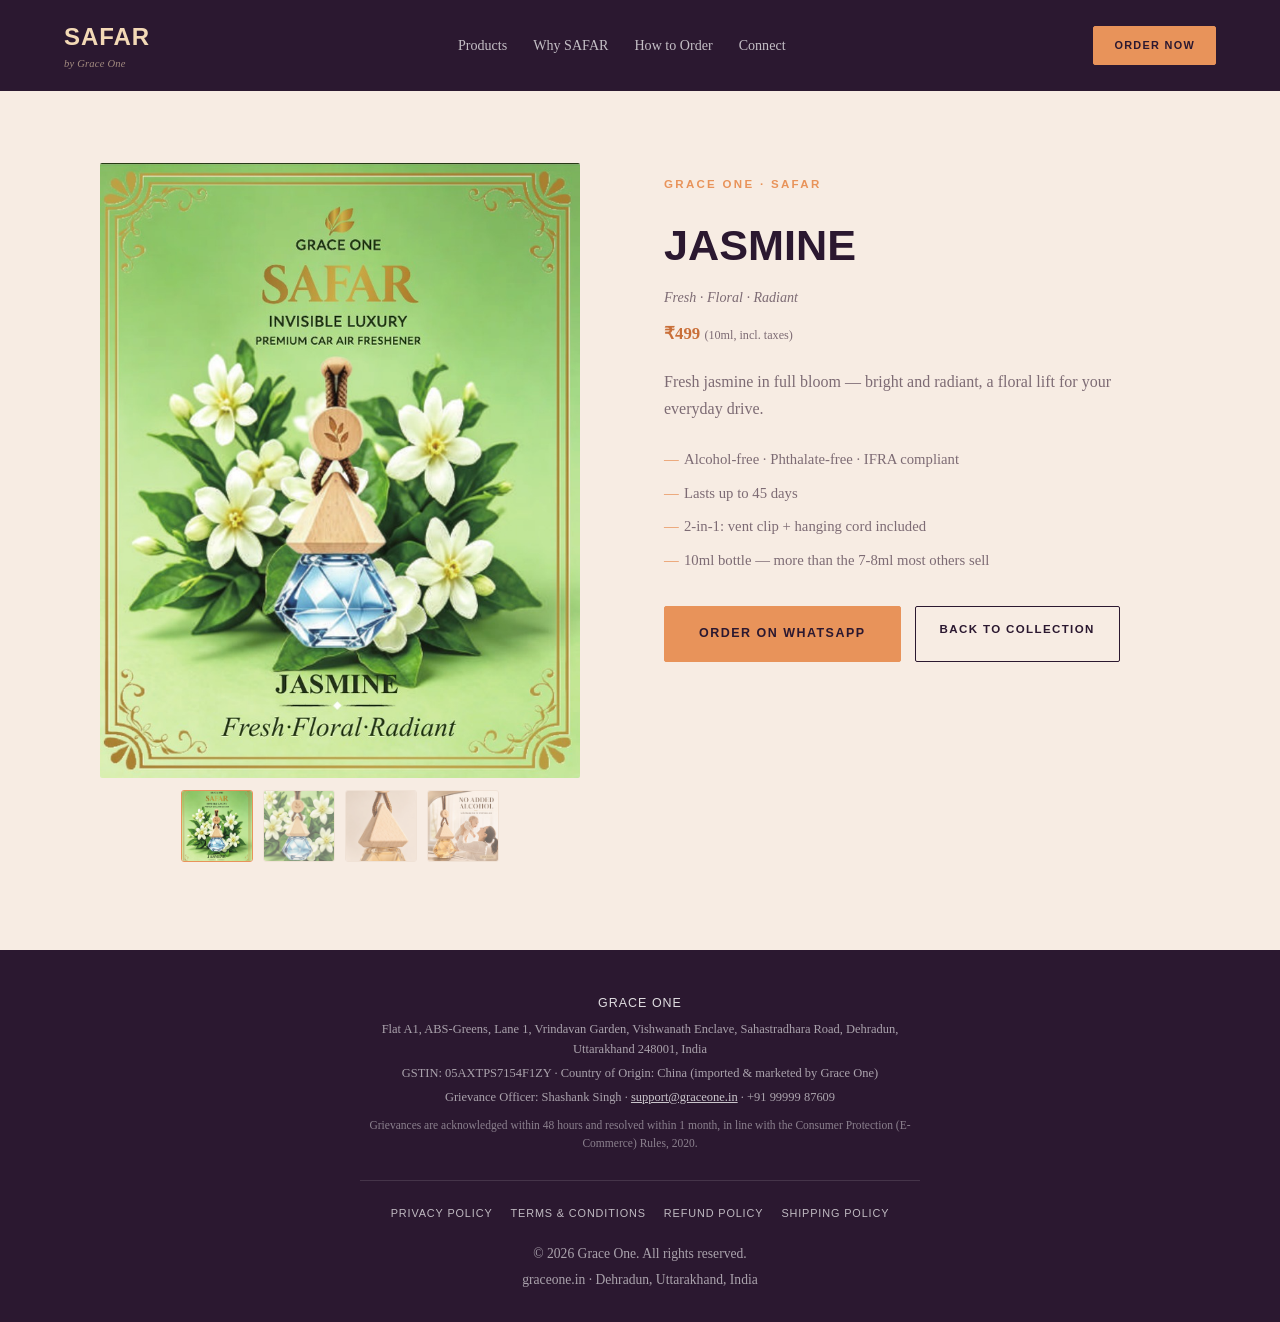
==== jasmine.html @ ef302280 "Revert "Standardize Musk to amber and Jasmine to green" This reverts commit 1919da801d8f0c2559dc32cc" ====
<!DOCTYPE html>
<html lang="en">
<head>
<meta charset="UTF-8" />
<meta name="viewport" content="width=device-width, initial-scale=1.0" />
<title>SAFAR — Jasmine | Grace One</title>
<meta name="description" content="SAFAR Jasmine — Fresh · Floral · Radiant. Premium hanging car diffuser by Grace One. Alcohol-free, IFRA compliant, lasts up to 45 days." />

<meta property="og:title" content="SAFAR — Jasmine | Grace One" />
<meta property="og:description" content="SAFAR Jasmine — Fresh · Floral · Radiant. Order directly on WhatsApp." />
<meta property="og:type" content="product" />
<meta name="twitter:card" content="summary_large_image" />

<link rel="icon" type="image/svg+xml" href="[data-uri]" />
<link rel="stylesheet" href="styles.css" />
</head>
<body>

<header class="nav">
  <div class="container nav-inner">
    <a class="brand" href="index.html">SAFAR <span class="brand-sub">by Grace One</span></a>
    <nav class="nav-links">
      <a href="index.html#products">Products</a>
      <a href="index.html#why">Why SAFAR</a>
      <a href="index.html#order">How to Order</a>
      <a href="index.html#connect">Connect</a>
    </nav>
    <a class="btn btn-small" href="index.html#order">Order Now</a>
  </div>
</header>

<main>
  <section class="section product-page">
    <div class="container product-page-grid">
      <div class="product-gallery product-gallery--large">
                  <div class="gallery-main">
                    <img class="gallery-main-img" src="assets/product-jasmine.jpg" alt="SAFAR Jasmine hanging car diffuser" loading="lazy" />
                    <div class="gallery-zoom-pane"></div>
                  </div>
                  <div class="gallery-thumbs">
                    <img class="gallery-thumb active" src="assets/product-jasmine.jpg" data-full="assets/product-jasmine.jpg" alt="Jasmine packaging" />
                    <img class="gallery-thumb" src="assets/product-jasmine-detail.jpg" data-full="assets/product-jasmine-detail.jpg" alt="Jasmine bottle detail" />
                    <img class="gallery-thumb" src="assets/product-jasmine-studio.jpg" data-full="assets/product-jasmine-studio.jpg" alt="Jasmine studio shot" />
                    <img class="gallery-thumb" src="assets/product-trust-no-alcohol.jpg" data-full="assets/product-trust-no-alcohol.jpg" alt="Alcohol-free, mild fragrance, MSDS available" />
                  </div>
                </div>
      <div class="product-page-info">
        <p class="eyebrow">Grace One · SAFAR</p>
        <h1>Jasmine</h1>
        <p class="scent">Fresh · Floral · Radiant</p>
        <p class="price">₹499 <span class="price-note">(10ml, incl. taxes)</span></p>
        <p class="product-page-desc">Fresh jasmine in full bloom — bright and radiant, a floral lift for your everyday drive.</p>
        <ul class="product-page-facts">
          <li>Alcohol-free · Phthalate-free · IFRA compliant</li>
          <li>Lasts up to 45 days</li>
          <li>2-in-1: vent clip + hanging cord included</li>
          <li>10ml bottle — more than the 7-8ml most others sell</li>
        </ul>
        <div class="hero-actions">
          <a class="btn btn-primary btn-large" href="https://wa.me/919999987609?text=Hi%20Grace%20One!%20I%27d%20like%20to%20order%20SAFAR%20Jasmine." target="_blank" rel="noopener">Order on WhatsApp</a>
          <a class="btn btn-outline" href="index.html#products">Back to Collection</a>
        </div>
      </div>
    </div>
  </section>
</main>

<footer class="footer">
  <div class="container footer-inner">
    <div class="footer-legal">
      <p class="footer-legal-name">GRACE ONE</p>
      <p>Flat A1, ABS-Greens, Lane 1, Vrindavan Garden, Vishwanath Enclave, Sahastradhara Road, Dehradun, Uttarakhand 248001, India</p>
      <p>GSTIN: 05AXTPS7154F1ZY &middot; Country of Origin: China (imported &amp; marketed by Grace One)</p>
      <p>Grievance Officer: Shashank Singh &middot; <a href="mailto:support@graceone.in">support@graceone.in</a> &middot; +91 99999 87609</p>
      <p class="footer-legal-note">Grievances are acknowledged within 48 hours and resolved within 1 month, in line with the Consumer Protection (E-Commerce) Rules, 2020.</p>
    </div>
    <nav class="footer-links">
      <a href="privacy-policy.html">Privacy Policy</a>
      <a href="terms.html">Terms &amp; Conditions</a>
      <a href="refund-policy.html">Refund Policy</a>
      <a href="shipping-policy.html">Shipping Policy</a>
    </nav>
    <p>&copy; <span id="year"></span> Grace One. All rights reserved.</p>
    <p class="footer-sub">graceone.in &middot; Dehradun, Uttarakhand, India</p>
  </div>
</footer>

<script src="script.js"></script>
</body>
</html>
---- styles.css ----
:root {
  --dusk-1: #2b1830;
  --dusk-2: #4a2438;
  --dusk-3: #6e3a3a;
  --ember: #e8935a;
  --ember-dark: #c96f39;
  --cream: #f7ece3;
  --cream-alt: #f2e0d2;
  --ink: #2b1830;
  --ink-soft: #7d6b74;
  --card-bg: #ffffff;
  --border: #ecdccf;
  --radius: 2px;
  --max-width: 1200px;
  --display: "Arial Narrow", "Helvetica Neue Condensed Bold", Arial, sans-serif;
  --body-font: Cambria, Georgia, "Times New Roman", serif;
}

* { box-sizing: border-box; }

html { scroll-behavior: smooth; }

body {
  margin: 0;
  font-family: var(--body-font);
  background: var(--cream);
  color: var(--ink);
  line-height: 1.6;
}

.container {
  max-width: var(--max-width);
  margin: 0 auto;
  padding: 0 24px;
}

/* Nav */
.nav {
  position: sticky;
  top: 0;
  background: var(--dusk-1);
  z-index: 10;
}

.nav-inner {
  display: flex;
  align-items: center;
  justify-content: space-between;
  padding-top: 18px;
  padding-bottom: 18px;
}

.brand {
  font-family: var(--display);
  font-weight: 700;
  font-size: 1.5rem;
  letter-spacing: 0.04em;
  text-transform: uppercase;
  color: #f3d9b6;
  text-decoration: none;
}

.brand-sub {
  display: block;
  font-family: var(--body-font);
  font-style: italic;
  font-weight: 400;
  font-size: 0.66rem;
  letter-spacing: 0.02em;
  color: rgba(243, 217, 182, 0.6);
  text-transform: none;
}

.nav-links {
  display: none;
  gap: 26px;
  font-family: var(--body-font);
}

.nav-links a {
  color: rgba(255, 255, 255, 0.72);
  text-decoration: none;
  font-size: 0.88rem;
}

.nav-links a:hover { color: var(--ember); }

@media (min-width: 720px) {
  .nav-links { display: flex; }
}

/* Buttons */
.btn {
  display: inline-block;
  font-family: var(--display);
  padding: 13px 24px;
  border-radius: var(--radius);
  text-decoration: none;
  font-weight: 700;
  font-size: 0.72rem;
  letter-spacing: 0.12em;
  text-transform: uppercase;
  transition: all 0.2s ease;
  border: 1px solid transparent;
}

.btn-primary {
  background: var(--ember);
  color: var(--dusk-1);
  border-color: var(--ember);
}

.btn-primary:hover { background: var(--ember-dark); border-color: var(--ember-dark); }

.btn-outline {
  background: transparent;
  border-color: rgba(255, 255, 255, 0.5);
  color: #fff;
}

.btn-outline:hover { border-color: var(--ember); color: var(--ember); }

.section .btn-outline {
  border-color: var(--ink);
  color: var(--ink);
}

.section .btn-outline:hover { border-color: var(--ember-dark); color: var(--ember-dark); }

.nav .btn:not(.btn-outline) {
  background: var(--ember);
  border-color: var(--ember);
  color: var(--dusk-1);
  padding: 10px 20px;
}

.nav .btn:not(.btn-outline):hover { background: var(--ember-dark); border-color: var(--ember-dark); }

.btn-small { padding: 10px 18px; font-size: 0.68rem; }
.btn-large { padding: 17px 34px; font-size: 0.78rem; }

/* Hero */
.hero {
  position: relative;
  padding: 76px 0 0;
  background: linear-gradient(175deg, var(--dusk-1), var(--dusk-2) 55%, var(--dusk-3));
  color: #fff;
  overflow: hidden;
}

.hero-inner {
  text-align: left;
}

.eyebrow {
  font-family: var(--display);
  text-transform: uppercase;
  letter-spacing: 0.2em;
  font-size: 0.72rem;
  color: var(--ember);
  font-weight: 700;
  margin-bottom: 18px;
}

.hero h1 {
  font-family: var(--display);
  font-weight: 700;
  text-transform: uppercase;
  font-size: clamp(2.2rem, 5.5vw, 3.4rem);
  max-width: 640px;
  margin: 0 0 20px;
  line-height: 1.08;
  color: #fff;
}

.hero-sub {
  max-width: 420px;
  margin: 0 0 30px;
  color: rgba(255, 255, 255, 0.75);
  font-size: 1.02rem;
  font-weight: 300;
}

.hero-actions {
  display: flex;
  gap: 14px;
  flex-wrap: wrap;
  padding-bottom: 56px;
}

.road {
  display: block;
  width: 100%;
  height: 60px;
}

/* Sections */
.section { padding: 72px 0; }
.section-alt { background: var(--cream-alt); }

.section h2 {
  font-family: var(--display);
  font-weight: 700;
  text-transform: uppercase;
  letter-spacing: 0.02em;
  font-size: 1.9rem;
  color: var(--ink);
  margin: 0 0 10px;
  text-align: center;
}

.section h2::after {
  content: "";
  display: block;
  width: 44px;
  height: 2px;
  background: var(--ember);
  margin: 16px auto 0;
}

.section-sub {
  text-align: center;
  color: var(--ink-soft);
  margin-bottom: 46px;
  font-size: 0.95rem;
}

.grid {
  display: grid;
  grid-template-columns: repeat(auto-fit, minmax(260px, 1fr));
  gap: 26px;
}

.grid-3 { grid-template-columns: repeat(auto-fit, minmax(200px, 1fr)); }

@media (min-width: 1180px) {
  .grid:not(.grid-3) > .card:last-child {
    grid-column: 1 / -1;
    justify-self: center;
    width: 100%;
    max-width: 320px;
  }
}

/* Product cards */
.card {
  background: var(--card-bg);
  border: 1px solid var(--border);
  border-top: 3px solid var(--border);
  border-radius: var(--radius);
  padding: 30px 26px;
  text-align: center;
  transition: transform 0.2s ease, box-shadow 0.2s ease;
}

.card:hover {
  transform: translateY(-3px);
  box-shadow: 0 10px 26px rgba(43, 24, 48, 0.12);
}

.card {
  position: relative;
}

.card:hover {
  z-index: 5;
}

.product-gallery {
  margin-bottom: 16px;
}

.gallery-main {
  position: relative;
  max-width: 220px;
  margin: 0 auto;
  cursor: crosshair;
}

.gallery-main-img {
  display: block;
  width: 100%;
  height: auto;
  border-radius: var(--radius);
}

.gallery-zoom-pane {
  display: none;
  position: absolute;
  top: 0;
  left: calc(100% + 14px);
  width: 320px;
  height: 100%;
  min-height: 320px;
  background-repeat: no-repeat;
  background-color: #fff;
  border: 1px solid var(--border);
  border-radius: var(--radius);
  box-shadow: 0 14px 34px rgba(43, 24, 48, 0.22);
  z-index: 10;
  pointer-events: none;
}

.gallery-main.zoom-active .gallery-zoom-pane {
  display: block;
}

.gallery-thumbs {
  display: flex;
  gap: 10px;
  justify-content: center;
  margin-top: 12px;
  flex-wrap: wrap;
}

.gallery-thumb {
  width: 52px;
  height: 52px;
  object-fit: cover;
  border-radius: 3px;
  border: 1px solid var(--border);
  cursor: pointer;
  opacity: 0.6;
  transition: opacity 0.15s ease, border-color 0.15s ease;
}

.gallery-thumb:hover { opacity: 0.9; }

.gallery-thumb.active {
  opacity: 1;
  border-color: var(--ember);
}

.card h3 {
  font-family: var(--display);
  text-transform: uppercase;
  letter-spacing: 0.02em;
  margin: 0 0 4px;
  font-size: 1.05rem;
  color: var(--ink);
}

.gallery-main-link {
  display: block;
}

.card-title-link {
  color: inherit;
  text-decoration: none;
}

.card-title-link:hover {
  color: var(--ember-dark);
  text-decoration: underline;
}

.scent {
  color: var(--ink-soft);
  font-style: italic;
  font-size: 0.88rem;
  margin: 0 0 12px;
}

.price { font-weight: 700; color: var(--ember-dark); margin: 0 0 16px; font-size: 1.05rem; }
.price-note { font-weight: 400; color: var(--ink-soft); font-size: 0.76rem; }

.card--musk { border-top-color: #0e1f2b; }
.card--lavender { border-top-color: #8b7bb8; }
.card--sandalwood { border-top-color: #a67c4e; }
.card--vanilla { border-top-color: #d9b25c; }
.card--jasmine { border-top-color: #7a9a68; }

/* Features */
.feature {
  text-align: center;
  padding: 14px 12px;
}

.feature-icon {
  width: 54px;
  height: 54px;
  line-height: 54px;
  border-radius: 50%;
  background: var(--cream);
  border: 1px solid var(--ember);
  font-size: 1.4rem;
  margin: 0 auto 14px;
}

.feature h3 {
  font-family: var(--display);
  text-transform: uppercase;
  letter-spacing: 0.01em;
  margin: 0 0 6px;
  font-size: 1rem;
  color: var(--ink);
}

.feature p { color: var(--ink-soft); font-size: 0.92rem; margin: 0; }

/* Steps */
.step {
  text-align: center;
  padding: 12px;
}

.step-num {
  width: 36px;
  height: 36px;
  line-height: 36px;
  border-radius: 50%;
  background: var(--ember);
  color: var(--dusk-1);
  font-family: var(--display);
  font-weight: 700;
  margin: 0 auto 14px;
}

.step h3 {
  font-family: var(--display);
  text-transform: uppercase;
  margin: 0 0 6px;
  font-size: 1rem;
  color: var(--ink);
}

.step p { color: var(--ink-soft); font-size: 0.92rem; margin: 0; }

.cta-block {
  text-align: center;
  margin-top: 44px;
}

.note {
  text-align: center;
  color: #a4948d;
  font-size: 0.82rem;
  margin-top: 16px;
}

/* Connect */
.connect { text-align: center; }

.qr-block {
  margin-top: 40px;
  padding-top: 32px;
  border-top: 1px solid var(--border);
  display: inline-flex;
  flex-direction: column;
  align-items: center;
  gap: 10px;
}

.qr-block img {
  border: 1px solid var(--border);
  padding: 10px;
  background: #fff;
  border-radius: var(--radius);
}

.qr-caption {
  font-family: var(--display);
  text-transform: uppercase;
  letter-spacing: 0.1em;
  font-size: 0.7rem;
  color: var(--ink-soft);
  margin: 0;
}

.social-links {
  display: flex;
  gap: 14px;
  justify-content: center;
  flex-wrap: wrap;
}

.social-btn {
  padding: 14px 28px;
  border-radius: var(--radius);
  background: var(--card-bg);
  border: 1px solid var(--border);
  color: var(--ink);
  text-decoration: none;
  font-family: var(--display);
  font-weight: 700;
  font-size: 0.72rem;
  letter-spacing: 0.1em;
  text-transform: uppercase;
  min-width: 150px;
}

.social-btn:hover {
  border-color: var(--ember);
  color: var(--ember-dark);
}

/* Footer */
.footer {
  background: var(--dusk-1);
  padding: 40px 0 28px;
  text-align: center;
  color: rgba(255, 255, 255, 0.6);
  font-size: 0.85rem;
}

.footer-inner p { margin: 4px 0; }

.footer-legal {
  max-width: 560px;
  margin: 0 auto 24px;
  padding-bottom: 24px;
  border-bottom: 1px solid rgba(255, 255, 255, 0.12);
  font-size: 0.78rem;
  line-height: 1.6;
}

.footer-legal-name {
  font-family: var(--display);
  letter-spacing: 0.08em;
  color: rgba(255, 255, 255, 0.85);
  margin-bottom: 6px !important;
}

.footer-legal a {
  color: rgba(255, 255, 255, 0.75);
}

.footer-legal-note {
  color: rgba(255, 255, 255, 0.45);
  font-size: 0.72rem;
  margin-top: 8px !important;
}

.footer-links {
  display: flex;
  flex-wrap: wrap;
  justify-content: center;
  gap: 8px 18px;
  margin: 0 auto 20px;
  font-family: var(--display);
  font-size: 0.68rem;
  letter-spacing: 0.08em;
  text-transform: uppercase;
}

.footer-links a {
  color: rgba(255, 255, 255, 0.7);
  text-decoration: none;
}

.footer-links a:hover {
  color: var(--ember);
}

/* Product detail pages */
.product-page-grid {
  display: grid;
  grid-template-columns: 1fr 1fr;
  gap: 48px;
  align-items: start;
}

@media (max-width: 720px) {
  .product-page-grid {
    grid-template-columns: 1fr;
  }
}

.product-gallery--large .gallery-main {
  max-width: 480px;
}

.product-gallery--large .gallery-thumb {
  width: 72px;
  height: 72px;
}

.product-gallery--large .gallery-zoom-pane {
  width: 380px;
  min-height: 380px;
}

.product-page-info h1 {
  font-family: var(--display);
  font-weight: 700;
  text-transform: uppercase;
  font-size: clamp(2rem, 4vw, 2.7rem);
  color: var(--ink);
  margin: 0 0 6px;
}

.product-page-desc {
  color: var(--ink-soft);
  font-size: 1rem;
  line-height: 1.7;
  max-width: 480px;
  margin: 20px 0 26px;
}

.product-page-facts {
  list-style: none;
  padding: 0;
  margin: 0 0 34px;
  display: flex;
  flex-direction: column;
  gap: 10px;
}

.product-page-facts li {
  position: relative;
  padding-left: 20px;
  color: var(--ink-soft);
  font-size: 0.92rem;
}

.product-page-facts li::before {
  content: "—";
  position: absolute;
  left: 0;
  color: var(--ember);
}

/* Legal pages */
.legal-page {
  padding-top: 56px;
}

.legal-content {
  max-width: 720px;
  margin: 0 auto;
}

.legal-content .eyebrow {
  color: var(--ember-dark);
}

.legal-content h1 {
  font-family: var(--display);
  font-weight: 700;
  text-transform: uppercase;
  font-size: clamp(1.8rem, 4vw, 2.4rem);
  color: var(--ink);
  margin: 0 0 8px;
}

.legal-updated {
  color: var(--ink-soft);
  font-size: 0.85rem;
  margin: 0 0 40px;
}

.legal-content h2 {
  font-family: var(--display);
  font-weight: 700;
  text-transform: uppercase;
  letter-spacing: 0.01em;
  font-size: 1.15rem;
  color: var(--ink);
  margin: 36px 0 12px;
}

.legal-content p,
.legal-content li {
  color: var(--ink-soft);
  font-size: 0.96rem;
  line-height: 1.75;
  margin: 0 0 14px;
}

.legal-content ul,
.legal-content ol {
  margin: 0 0 14px;
  padding-left: 22px;
}

.legal-content strong {
  color: var(--ink);
}

.legal-content a {
  color: var(--ember-dark);
}

.legal-content .legal-box {
  background: var(--card-bg);
  border: 1px solid var(--border);
  border-radius: var(--radius);
  padding: 22px 24px;
  margin: 24px 0;
}

.legal-content .legal-box p:last-child {
  margin-bottom: 0;
}
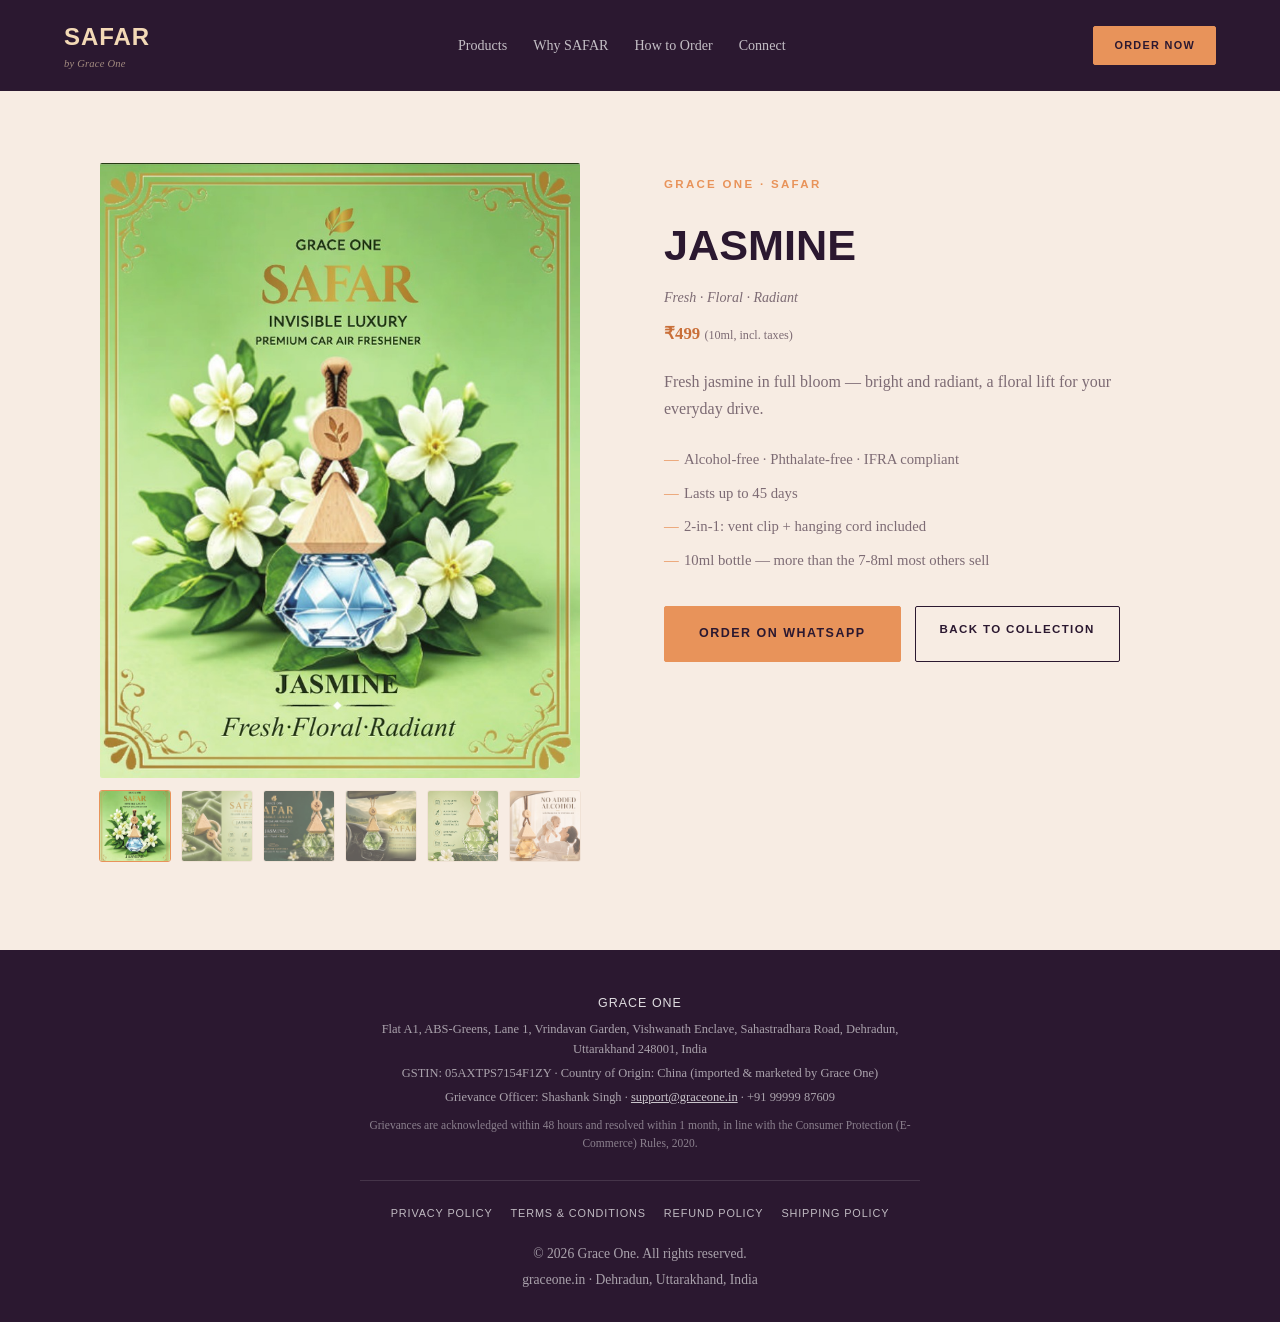
==== commit ff27b5bd: "Keep Jasmine cover, upgrade rest of gallery with new photography Cover thumbnail (blue bottle) stays" ====
--- a/jasmine.html
+++ b/jasmine.html
@@ -39,8 +39,10 @@
                   </div>
                   <div class="gallery-thumbs">
                     <img class="gallery-thumb active" src="assets/product-jasmine.jpg" data-full="assets/product-jasmine.jpg" alt="Jasmine packaging" />
-                    <img class="gallery-thumb" src="assets/product-jasmine-detail.jpg" data-full="assets/product-jasmine-detail.jpg" alt="Jasmine bottle detail" />
-                    <img class="gallery-thumb" src="assets/product-jasmine-studio.jpg" data-full="assets/product-jasmine-studio.jpg" alt="Jasmine studio shot" />
+                    <img class="gallery-thumb" src="assets/product-jasmine-green-closeup.jpg" data-full="assets/product-jasmine-green-closeup.jpg" alt="Jasmine bottle with jasmine flowers" />
+                    <img class="gallery-thumb" src="assets/product-jasmine-green-hero.jpg" data-full="assets/product-jasmine-green-hero.jpg" alt="Jasmine bottle with jasmine bush" />
+                    <img class="gallery-thumb" src="assets/product-jasmine-green-sunset.jpg" data-full="assets/product-jasmine-green-sunset.jpg" alt="Jasmine in the car at sunset" />
+                    <img class="gallery-thumb" src="assets/product-jasmine-green-features.jpg" data-full="assets/product-jasmine-green-features.jpg" alt="SAFAR Jasmine features: lasts up to 45 days, alcohol-free, IFRA compliant" />
                     <img class="gallery-thumb" src="assets/product-trust-no-alcohol.jpg" data-full="assets/product-trust-no-alcohol.jpg" alt="Alcohol-free, mild fragrance, MSDS available" />
                   </div>
                 </div>
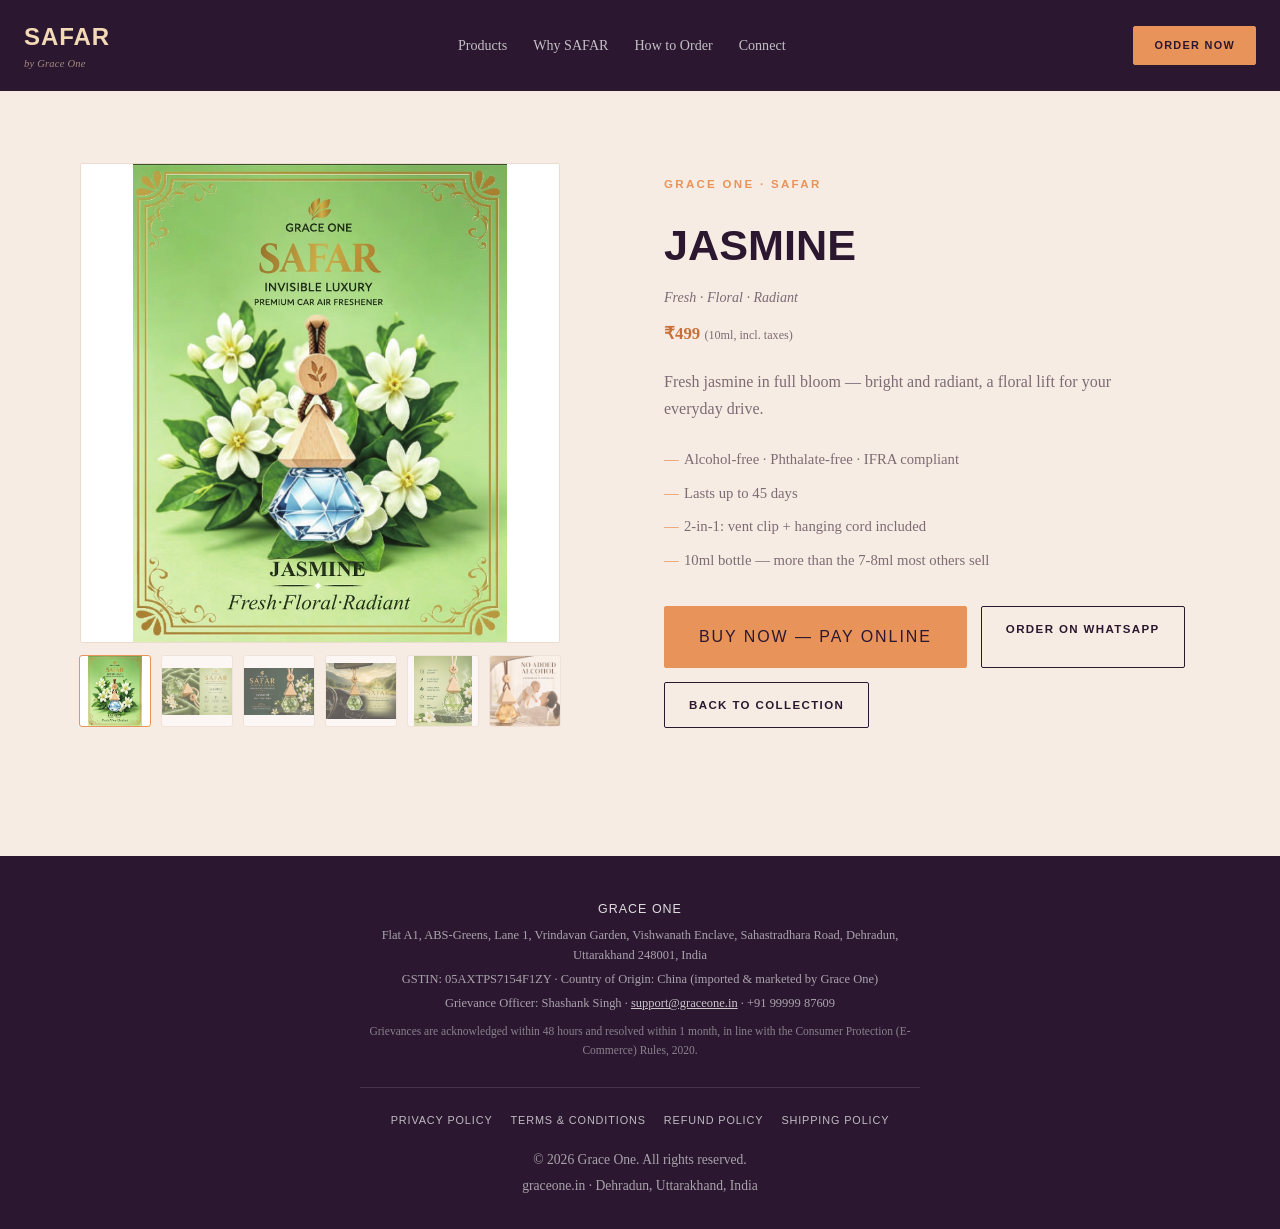
==== commit aa8e8dd5: "Add Razorpay online checkout, WhatsApp kept as fallback Each product page now has a "Buy Now — Pay O" ====
--- a/jasmine.html
+++ b/jasmine.html
@@ -59,9 +59,37 @@
           <li>10ml bottle — more than the 7-8ml most others sell</li>
         </ul>
         <div class="hero-actions">
-          <a class="btn btn-primary btn-large" href="https://wa.me/919999987609?text=Hi%20Grace%20One!%20I%27d%20like%20to%20order%20SAFAR%20Jasmine." target="_blank" rel="noopener">Order on WhatsApp</a>
+          <button type="button" class="btn btn-primary btn-large" data-buy-now data-scent="Jasmine" data-wa-phone="919999987609" aria-expanded="false">Buy Now — Pay Online</button>
+          <a class="btn btn-outline" href="https://wa.me/919999987609?text=Hi%20Grace%20One!%20I%27d%20like%20to%20order%20SAFAR%20Jasmine." target="_blank" rel="noopener">Order on WhatsApp</a>
           <a class="btn btn-outline" href="index.html#products">Back to Collection</a>
         </div>
+
+        <form class="checkout-form" id="checkout-form" hidden>
+          <h3>Shipping Details</h3>
+          <label>Full Name
+            <input type="text" name="name" autocomplete="name" required />
+          </label>
+          <label>Phone Number
+            <input type="tel" name="phone" autocomplete="tel" inputmode="numeric" pattern="[0-9]{10}" placeholder="10-digit mobile number" required />
+          </label>
+          <label>Email (optional)
+            <input type="email" name="email" autocomplete="email" />
+          </label>
+          <label>Full Address
+            <textarea name="address" rows="2" required></textarea>
+          </label>
+          <div class="checkout-form-row">
+            <label>Pincode
+              <input type="text" name="pincode" inputmode="numeric" pattern="[0-9]{6}" required />
+            </label>
+            <label>Quantity
+              <input type="number" name="quantity" min="1" max="10" value="1" required />
+            </label>
+          </div>
+          <button type="submit" class="btn btn-primary">Proceed to Pay</button>
+          <p class="checkout-note">You'll pay securely via Razorpay — cards, UPI, netbanking, wallets and EMI all accepted.</p>
+        </form>
+        <div class="checkout-status" id="checkout-status" hidden></div>
       </div>
     </div>
   </section>
@@ -87,6 +115,7 @@
   </div>
 </footer>
 
+<script src="https://checkout.razorpay.com/v1/checkout.js"></script>
 <script src="script.js"></script>
 </body>
 </html>
--- a/styles.css
+++ b/styles.css
@@ -11,7 +11,7 @@
   --card-bg: #ffffff;
   --border: #ecdccf;
   --radius: 2px;
-  --max-width: 1200px;
+  --max-width: 1340px;
   --display: "Arial Narrow", "Helvetica Neue Condensed Bold", Arial, sans-serif;
   --body-font: Cambria, Georgia, "Times New Roman", serif;
 }
@@ -102,6 +102,20 @@
   text-transform: uppercase;
   transition: all 0.2s ease;
   border: 1px solid transparent;
+  cursor: pointer;
+  appearance: none;
+}
+
+button.btn {
+  font: inherit;
+  font-family: var(--display);
+  letter-spacing: 0.12em;
+  text-transform: uppercase;
+}
+
+.btn:disabled {
+  opacity: 0.6;
+  cursor: not-allowed;
 }
 
 .btn-primary {
@@ -227,19 +241,23 @@
 
 .grid {
   display: grid;
-  grid-template-columns: repeat(auto-fit, minmax(260px, 1fr));
-  gap: 26px;
+  grid-template-columns: repeat(auto-fit, minmax(300px, 1fr));
+  gap: 30px;
 }
 
 .grid-3 { grid-template-columns: repeat(auto-fit, minmax(200px, 1fr)); }
 
-@media (min-width: 1180px) {
-  .grid:not(.grid-3) > .card:last-child {
-    grid-column: 1 / -1;
-    justify-self: center;
-    width: 100%;
-    max-width: 320px;
-  }
+/* Product cards all share one fixed size and a leftover row (e.g. 2 of 5)
+   centers itself instead of sticking to the left under a grid track */
+#products .grid {
+  display: flex;
+  flex-wrap: wrap;
+  justify-content: center;
+}
+
+#products .grid > .card {
+  flex: 0 1 360px;
+  min-width: 300px;
 }
 
 /* Product cards */
@@ -248,7 +266,7 @@
   border: 1px solid var(--border);
   border-top: 3px solid var(--border);
   border-radius: var(--radius);
-  padding: 30px 26px;
+  padding: 36px 32px;
   text-align: center;
   transition: transform 0.2s ease, box-shadow 0.2s ease;
 }
@@ -272,7 +290,7 @@
 
 .gallery-main {
   position: relative;
-  max-width: 220px;
+  max-width: 280px;
   margin: 0 auto;
   cursor: crosshair;
 }
@@ -364,11 +382,11 @@
 .price { font-weight: 700; color: var(--ember-dark); margin: 0 0 16px; font-size: 1.05rem; }
 .price-note { font-weight: 400; color: var(--ink-soft); font-size: 0.76rem; }
 
-.card--musk { border-top-color: #0e1f2b; }
-.card--lavender { border-top-color: #8b7bb8; }
-.card--sandalwood { border-top-color: #a67c4e; }
-.card--vanilla { border-top-color: #d9b25c; }
-.card--jasmine { border-top-color: #7a9a68; }
+.card--musk { border-top-color: #0e1f2b; background: #e8edf2; }
+.card--lavender { border-top-color: #8b7bb8; background: #f1ecf8; }
+.card--sandalwood { border-top-color: #a67c4e; background: #f6ede0; }
+.card--vanilla { border-top-color: #d9b25c; background: #fbf2db; }
+.card--jasmine { border-top-color: #7a9a68; background: #edf4e9; }
 
 /* Features */
 .feature {
@@ -566,13 +584,47 @@
   }
 }
 
+/* Gallery stays put on the left as you scroll the description column,
+   so switching between differently-sized photos never needs a scroll. */
+.product-page-grid .product-gallery--large {
+  position: sticky;
+  top: 90px;
+  align-self: start;
+}
+
+@media (max-width: 720px) {
+  .product-page-grid .product-gallery--large {
+    position: static;
+  }
+}
+
 .product-gallery--large .gallery-main {
   max-width: 480px;
+  height: 480px;
+  background: var(--card-bg);
+  border: 1px solid var(--border);
+  border-radius: var(--radius);
+  overflow: hidden;
+}
+
+.product-gallery--large .gallery-main-img {
+  width: 100%;
+  height: 100%;
+  object-fit: contain;
+  border-radius: 0;
+}
+
+@media (max-width: 720px) {
+  .product-gallery--large .gallery-main {
+    height: 380px;
+  }
 }
 
 .product-gallery--large .gallery-thumb {
   width: 72px;
   height: 72px;
+  object-fit: contain;
+  background: var(--card-bg);
 }
 
 .product-gallery--large .gallery-zoom-pane {
@@ -620,6 +672,98 @@
   color: var(--ember);
 }
 
+/* Buy Now — online checkout */
+.checkout-form {
+  margin: 4px 0 26px;
+  padding: 22px;
+  background: var(--card-bg);
+  border: 1px solid var(--border);
+  border-radius: var(--radius);
+  max-width: 480px;
+}
+
+.checkout-form h3 {
+  font-family: var(--display);
+  text-transform: uppercase;
+  font-size: 0.9rem;
+  letter-spacing: 0.04em;
+  color: var(--ink);
+  margin: 0 0 16px;
+}
+
+.checkout-form label {
+  display: block;
+  font-size: 0.78rem;
+  color: var(--ink-soft);
+  margin-bottom: 14px;
+}
+
+.checkout-form input,
+.checkout-form textarea {
+  display: block;
+  width: 100%;
+  margin-top: 6px;
+  padding: 10px 12px;
+  font-family: var(--body-font);
+  font-size: 0.95rem;
+  color: var(--ink);
+  background: #fff;
+  border: 1px solid var(--border);
+  border-radius: var(--radius);
+}
+
+.checkout-form input:focus,
+.checkout-form textarea:focus {
+  outline: none;
+  border-color: var(--ember);
+}
+
+.checkout-form-row {
+  display: grid;
+  grid-template-columns: 1fr 1fr;
+  gap: 14px;
+}
+
+.checkout-form-row label { margin-bottom: 0; }
+
+.checkout-form button[type="submit"] {
+  width: 100%;
+  margin-top: 4px;
+}
+
+.checkout-note {
+  margin: 12px 0 0;
+  font-size: 0.74rem;
+  color: var(--ink-soft);
+}
+
+.checkout-status {
+  max-width: 480px;
+  margin: -6px 0 26px;
+  padding: 14px 18px;
+  border-radius: var(--radius);
+  font-size: 0.88rem;
+  background: var(--cream-alt);
+  color: var(--ink);
+}
+
+.checkout-status p { margin: 0; }
+
+.checkout-status--error {
+  background: #fbe4e0;
+  color: #8a2e1e;
+}
+
+.checkout-status--loading {
+  color: var(--ink-soft);
+  font-style: italic;
+}
+
+.checkout-status--success a {
+  display: inline-block;
+  margin-top: 12px;
+}
+
 /* Legal pages */
 .legal-page {
   padding-top: 56px;
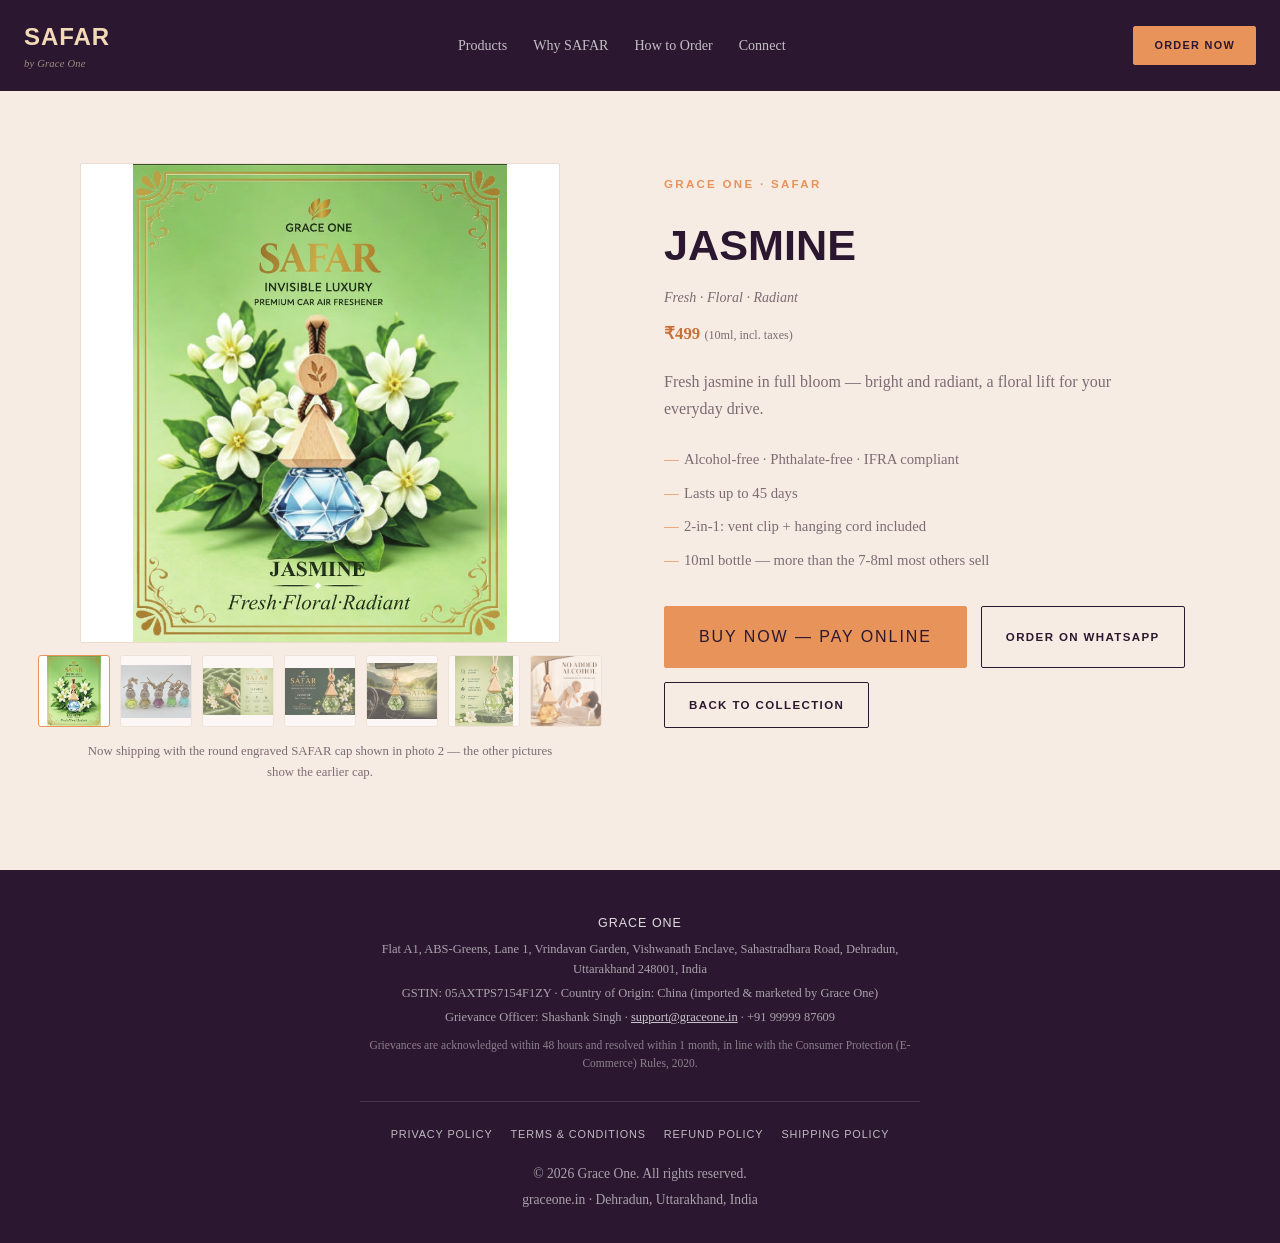
==== commit 20162ae1: "Show the real product with the new cap; fix issues found in site audit Photos: the shipped bottles n" ====
--- a/jasmine.html
+++ b/jasmine.html
@@ -7,12 +7,22 @@
 <meta name="description" content="SAFAR Jasmine — Fresh · Floral · Radiant. Premium hanging car diffuser by Grace One. Alcohol-free, IFRA compliant, lasts up to 45 days." />
 
 <meta property="og:title" content="SAFAR — Jasmine | Grace One" />
-<meta property="og:description" content="SAFAR Jasmine — Fresh · Floral · Radiant. Order directly on WhatsApp." />
+<meta property="og:description" content="SAFAR Jasmine — Fresh · Floral · Radiant. Buy online or order on WhatsApp." />
 <meta property="og:type" content="product" />
+<meta property="og:image" content="https://www.graceone.in/assets/product-jasmine.jpg" />
 <meta name="twitter:card" content="summary_large_image" />
 
 <link rel="icon" type="image/svg+xml" href="[data-uri]" />
 <link rel="stylesheet" href="styles.css" />
+<!-- Google tag (gtag.js) -->
+<script async src="https://www.googletagmanager.com/gtag/js?id=G-F9NRMJYSCK"></script>
+<script>
+  window.dataLayer = window.dataLayer || [];
+  function gtag(){dataLayer.push(arguments);}
+  gtag('js', new Date());
+
+  gtag('config', 'G-F9NRMJYSCK');
+</script>
 </head>
 <body>
 
@@ -39,12 +49,14 @@
                   </div>
                   <div class="gallery-thumbs">
                     <img class="gallery-thumb active" src="assets/product-jasmine.jpg" data-full="assets/product-jasmine.jpg" alt="Jasmine packaging" />
+                    <img class="gallery-thumb" src="assets/product-real-collection.jpg" data-full="assets/product-real-collection.jpg" alt="Actual SAFAR bottles with the new engraved wooden cap" />
                     <img class="gallery-thumb" src="assets/product-jasmine-green-closeup.jpg" data-full="assets/product-jasmine-green-closeup.jpg" alt="Jasmine bottle with jasmine flowers" />
                     <img class="gallery-thumb" src="assets/product-jasmine-green-hero.jpg" data-full="assets/product-jasmine-green-hero.jpg" alt="Jasmine bottle with jasmine bush" />
                     <img class="gallery-thumb" src="assets/product-jasmine-green-sunset.jpg" data-full="assets/product-jasmine-green-sunset.jpg" alt="Jasmine in the car at sunset" />
                     <img class="gallery-thumb" src="assets/product-jasmine-green-features.jpg" data-full="assets/product-jasmine-green-features.jpg" alt="SAFAR Jasmine features: lasts up to 45 days, alcohol-free, IFRA compliant" />
                     <img class="gallery-thumb" src="assets/product-trust-no-alcohol.jpg" data-full="assets/product-trust-no-alcohol.jpg" alt="Alcohol-free, mild fragrance, MSDS available" />
                   </div>
+                  <p class="gallery-note">Now shipping with the round engraved SAFAR cap shown in photo 2 — the other pictures show the earlier cap.</p>
                 </div>
       <div class="product-page-info">
         <p class="eyebrow">Grace One · SAFAR</p>
--- a/styles.css
+++ b/styles.css
@@ -164,6 +164,39 @@
 
 .hero-inner {
   text-align: left;
+  display: grid;
+  gap: 36px;
+  padding-bottom: 56px;
+}
+
+@media (min-width: 900px) {
+  .hero-inner {
+    grid-template-columns: minmax(0, 1fr) minmax(0, 540px);
+    gap: 56px;
+    align-items: center;
+  }
+}
+
+.hero .hero-actions { padding-bottom: 0; }
+
+.hero-photo {
+  margin: 0;
+}
+
+.hero-photo img {
+  display: block;
+  width: 100%;
+  height: auto;
+  border-radius: 4px;
+  border: 1px solid rgba(232, 147, 90, 0.45);
+  box-shadow: 0 18px 44px rgba(0, 0, 0, 0.35);
+}
+
+.hero-photo figcaption {
+  margin-top: 12px;
+  font-size: 0.78rem;
+  font-style: italic;
+  color: rgba(255, 255, 255, 0.6);
 }
 
 .eyebrow {
@@ -200,6 +233,13 @@
   gap: 14px;
   flex-wrap: wrap;
   padding-bottom: 56px;
+}
+
+/* Buttons in a row stretch to the tallest one, so centre their labels */
+.hero-actions .btn {
+  display: inline-flex;
+  align-items: center;
+  justify-content: center;
 }
 
 .road {
@@ -632,6 +672,14 @@
   min-height: 380px;
 }
 
+.gallery-note {
+  max-width: 480px;
+  margin: 14px auto 0;
+  text-align: center;
+  font-size: 0.8rem;
+  color: var(--ink-soft);
+}
+
 .product-page-info h1 {
   font-family: var(--display);
   font-weight: 700;
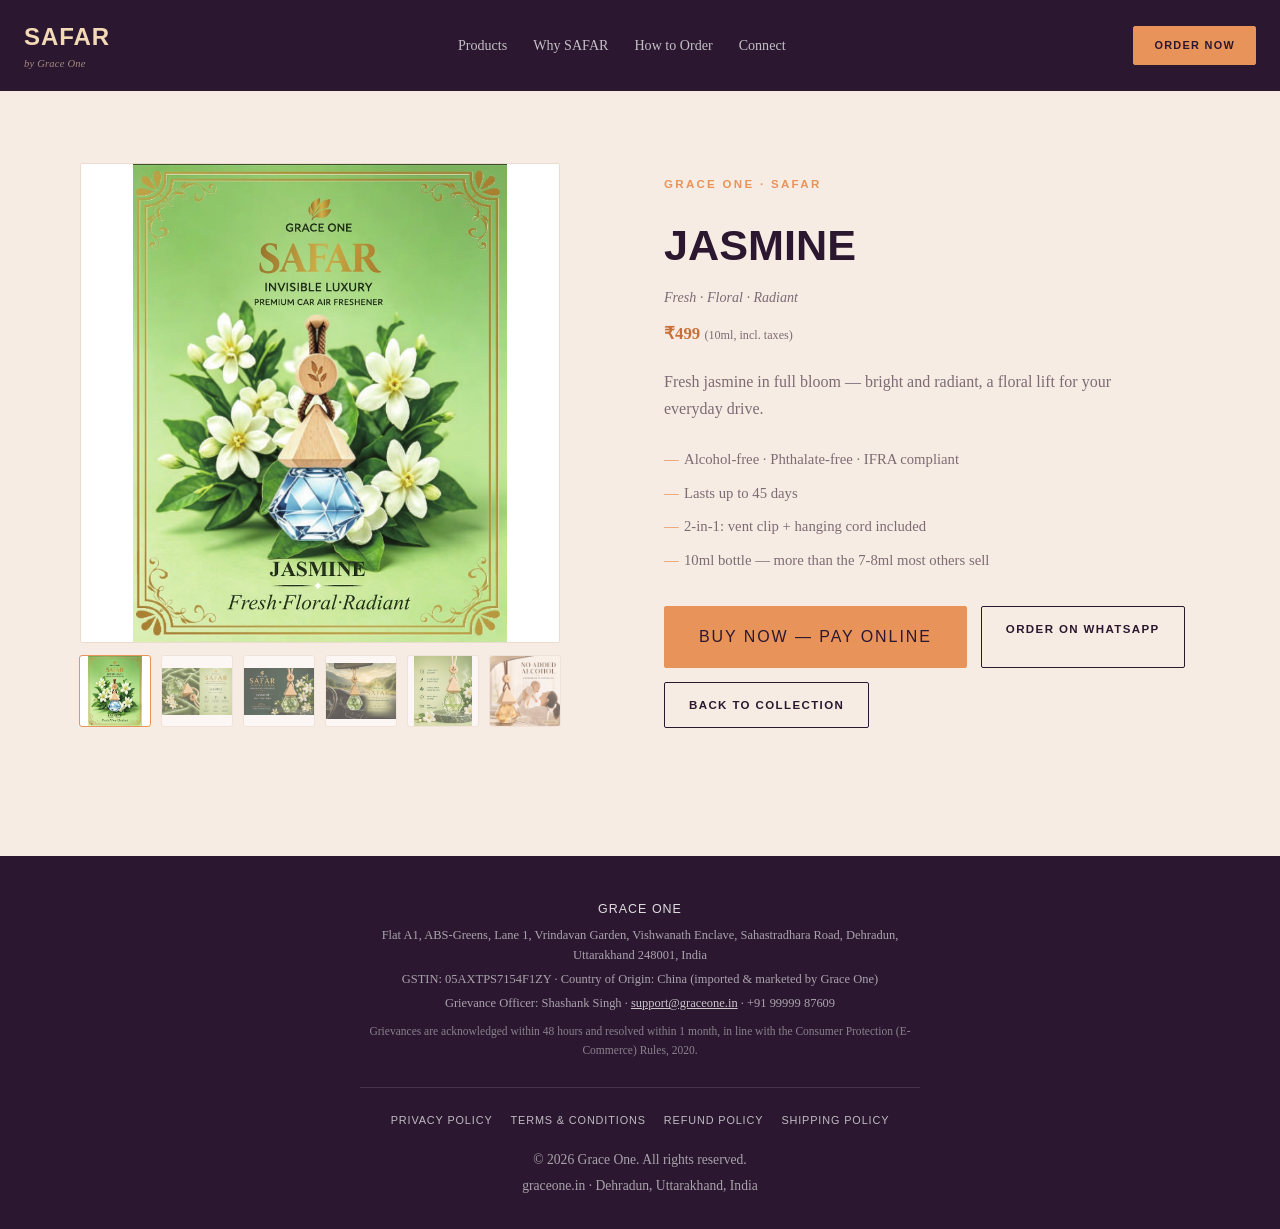
==== commit 170c8406: "Revert "Show the real product with the new cap; fix issues found in site audit" This reverts commit " ====
--- a/jasmine.html
+++ b/jasmine.html
@@ -7,9 +7,8 @@
 <meta name="description" content="SAFAR Jasmine — Fresh · Floral · Radiant. Premium hanging car diffuser by Grace One. Alcohol-free, IFRA compliant, lasts up to 45 days." />
 
 <meta property="og:title" content="SAFAR — Jasmine | Grace One" />
-<meta property="og:description" content="SAFAR Jasmine — Fresh · Floral · Radiant. Buy online or order on WhatsApp." />
+<meta property="og:description" content="SAFAR Jasmine — Fresh · Floral · Radiant. Order directly on WhatsApp." />
 <meta property="og:type" content="product" />
-<meta property="og:image" content="https://www.graceone.in/assets/product-jasmine.jpg" />
 <meta name="twitter:card" content="summary_large_image" />
 
 <link rel="icon" type="image/svg+xml" href="[data-uri]" />
@@ -49,14 +48,12 @@
                   </div>
                   <div class="gallery-thumbs">
                     <img class="gallery-thumb active" src="assets/product-jasmine.jpg" data-full="assets/product-jasmine.jpg" alt="Jasmine packaging" />
-                    <img class="gallery-thumb" src="assets/product-real-collection.jpg" data-full="assets/product-real-collection.jpg" alt="Actual SAFAR bottles with the new engraved wooden cap" />
                     <img class="gallery-thumb" src="assets/product-jasmine-green-closeup.jpg" data-full="assets/product-jasmine-green-closeup.jpg" alt="Jasmine bottle with jasmine flowers" />
                     <img class="gallery-thumb" src="assets/product-jasmine-green-hero.jpg" data-full="assets/product-jasmine-green-hero.jpg" alt="Jasmine bottle with jasmine bush" />
                     <img class="gallery-thumb" src="assets/product-jasmine-green-sunset.jpg" data-full="assets/product-jasmine-green-sunset.jpg" alt="Jasmine in the car at sunset" />
                     <img class="gallery-thumb" src="assets/product-jasmine-green-features.jpg" data-full="assets/product-jasmine-green-features.jpg" alt="SAFAR Jasmine features: lasts up to 45 days, alcohol-free, IFRA compliant" />
                     <img class="gallery-thumb" src="assets/product-trust-no-alcohol.jpg" data-full="assets/product-trust-no-alcohol.jpg" alt="Alcohol-free, mild fragrance, MSDS available" />
                   </div>
-                  <p class="gallery-note">Now shipping with the round engraved SAFAR cap shown in photo 2 — the other pictures show the earlier cap.</p>
                 </div>
       <div class="product-page-info">
         <p class="eyebrow">Grace One · SAFAR</p>
--- a/styles.css
+++ b/styles.css
@@ -164,39 +164,27 @@
 
 .hero-inner {
   text-align: left;
-  display: grid;
-  gap: 36px;
-  padding-bottom: 56px;
-}
-
-@media (min-width: 900px) {
-  .hero-inner {
-    grid-template-columns: minmax(0, 1fr) minmax(0, 540px);
-    gap: 56px;
-    align-items: center;
+  position: relative;
+  z-index: 1;
+}
+
+.hero-mark {
+  display: none;
+  position: absolute;
+  top: 50%;
+  right: -60px;
+  width: 620px;
+  height: 620px;
+  transform: translateY(-50%) rotate(-8deg);
+  opacity: 0.14;
+  pointer-events: none;
+  z-index: 0;
+}
+
+@media (min-width: 1020px) {
+  .hero-mark {
+    display: block;
   }
-}
-
-.hero .hero-actions { padding-bottom: 0; }
-
-.hero-photo {
-  margin: 0;
-}
-
-.hero-photo img {
-  display: block;
-  width: 100%;
-  height: auto;
-  border-radius: 4px;
-  border: 1px solid rgba(232, 147, 90, 0.45);
-  box-shadow: 0 18px 44px rgba(0, 0, 0, 0.35);
-}
-
-.hero-photo figcaption {
-  margin-top: 12px;
-  font-size: 0.78rem;
-  font-style: italic;
-  color: rgba(255, 255, 255, 0.6);
 }
 
 .eyebrow {
@@ -233,13 +221,6 @@
   gap: 14px;
   flex-wrap: wrap;
   padding-bottom: 56px;
-}
-
-/* Buttons in a row stretch to the tallest one, so centre their labels */
-.hero-actions .btn {
-  display: inline-flex;
-  align-items: center;
-  justify-content: center;
 }
 
 .road {
@@ -672,14 +653,6 @@
   min-height: 380px;
 }
 
-.gallery-note {
-  max-width: 480px;
-  margin: 14px auto 0;
-  text-align: center;
-  font-size: 0.8rem;
-  color: var(--ink-soft);
-}
-
 .product-page-info h1 {
   font-family: var(--display);
   font-weight: 700;
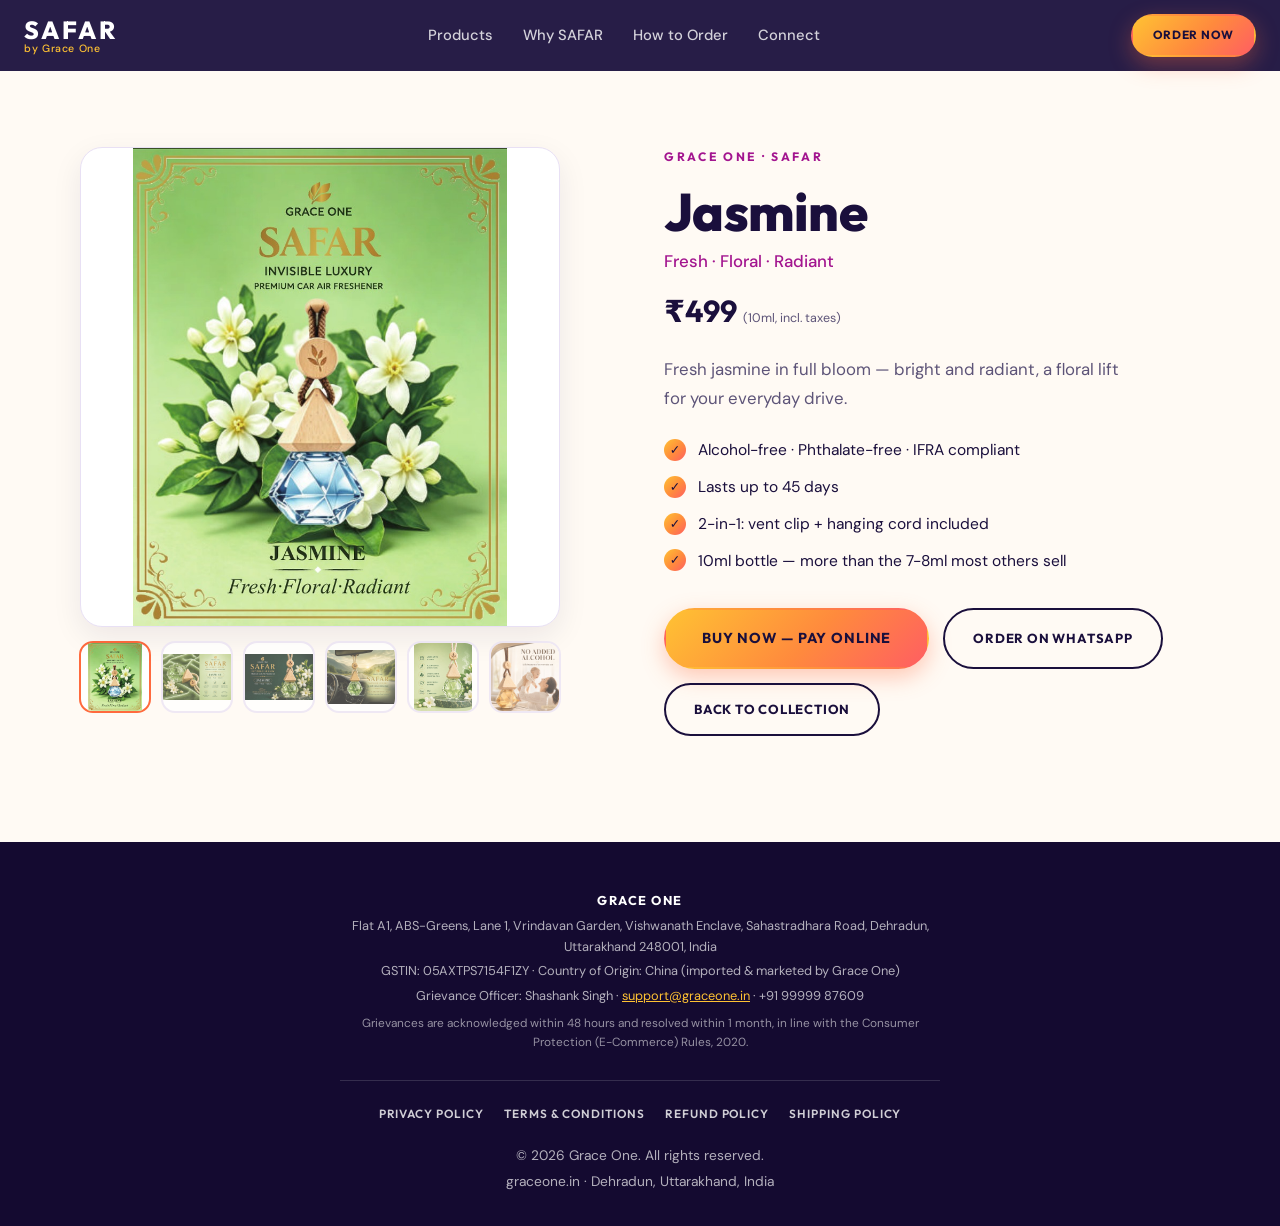
==== commit 6556a235: "Restyle the site with a livelier look for the SAFAR brand The dark plum and muted amber read as heav" ====
--- a/jasmine.html
+++ b/jasmine.html
@@ -7,11 +7,12 @@
 <meta name="description" content="SAFAR Jasmine — Fresh · Floral · Radiant. Premium hanging car diffuser by Grace One. Alcohol-free, IFRA compliant, lasts up to 45 days." />
 
 <meta property="og:title" content="SAFAR — Jasmine | Grace One" />
-<meta property="og:description" content="SAFAR Jasmine — Fresh · Floral · Radiant. Order directly on WhatsApp." />
+<meta property="og:description" content="SAFAR Jasmine — Fresh · Floral · Radiant. Buy online or order on WhatsApp." />
 <meta property="og:type" content="product" />
+<meta property="og:image" content="https://www.graceone.in/assets/product-jasmine.jpg" />
 <meta name="twitter:card" content="summary_large_image" />
 
-<link rel="icon" type="image/svg+xml" href="[data-uri]" />
+<link rel="icon" type="image/svg+xml" href="[data-uri]" />
 <link rel="stylesheet" href="styles.css" />
 <!-- Google tag (gtag.js) -->
 <script async src="https://www.googletagmanager.com/gtag/js?id=G-F9NRMJYSCK"></script>
--- a/styles.css
+++ b/styles.css
@@ -1,19 +1,52 @@
+@font-face {
+  font-family: "Outfit";
+  src: url("assets/fonts/outfit-latin-wght-normal.woff2") format("woff2");
+  font-weight: 100 900;
+  font-style: normal;
+  font-display: swap;
+}
+
+@font-face {
+  font-family: "DM Sans";
+  src: url("assets/fonts/dm-sans-latin-wght-normal.woff2") format("woff2");
+  font-weight: 100 1000;
+  font-style: normal;
+  font-display: swap;
+  unicode-range: U+0000-00FF, U+0131, U+0152-0153, U+02BB-02BC, U+02C6, U+02DA, U+02DC, U+0304, U+0308, U+0329, U+2000-206F, U+20AC, U+2122, U+2191, U+2193, U+2212, U+2215, U+FEFF, U+FFFD;
+}
+
+/* Holds the rupee sign, which the basic Latin file leaves out */
+@font-face {
+  font-family: "DM Sans";
+  src: url("assets/fonts/dm-sans-latin-ext-wght-normal.woff2") format("woff2");
+  font-weight: 100 1000;
+  font-style: normal;
+  font-display: swap;
+  unicode-range: U+0100-02BA, U+02BD-02C5, U+02C7-02CC, U+02CE-02D7, U+02DD-02FF, U+1D00-1DBF, U+1E00-1E9F, U+1EF2-1EFF, U+2020, U+20A0-20AB, U+20AD-20C0, U+2113, U+2C60-2C7F, U+A720-A7FF;
+}
+
 :root {
-  --dusk-1: #2b1830;
-  --dusk-2: #4a2438;
-  --dusk-3: #6e3a3a;
-  --ember: #e8935a;
-  --ember-dark: #c96f39;
-  --cream: #f7ece3;
-  --cream-alt: #f2e0d2;
-  --ink: #2b1830;
-  --ink-soft: #7d6b74;
+  --dusk-1: #1a0f3c;
+  --dusk-2: #4c1d95;
+  --dusk-3: #b5179e;
+  --sun: #ffc233;
+  --hot: #ff6a3d;
+  --ember: #ff9f1c;
+  --ember-dark: #c2410c;
+  --berry: #a3158f;
+  --violet: #6d28d9;
+  --cream: #fffaf4;
+  --cream-alt: #f4eeff;
+  --ink: #1a0f3c;
+  --ink-soft: #5d5478;
   --card-bg: #ffffff;
-  --border: #ecdccf;
-  --radius: 2px;
+  --border: #e8e0f4;
+  --radius: 16px;
   --max-width: 1340px;
-  --display: "Arial Narrow", "Helvetica Neue Condensed Bold", Arial, sans-serif;
-  --body-font: Cambria, Georgia, "Times New Roman", serif;
+  --grad-warm: linear-gradient(135deg, #ffc233 0%, #ff8a3d 55%, #ff5e62 100%);
+  --shadow-soft: 0 10px 30px rgba(26, 15, 60, 0.08);
+  --display: "Outfit", "Trebuchet MS", "Segoe UI", system-ui, sans-serif;
+  --body-font: "DM Sans", "Segoe UI", system-ui, -apple-system, sans-serif;
 }
 
 * { box-sizing: border-box; }
@@ -38,7 +71,8 @@
 .nav {
   position: sticky;
   top: 0;
-  background: var(--dusk-1);
+  background: rgba(26, 15, 60, 0.94);
+  backdrop-filter: blur(10px);
   z-index: 10;
 }
 
@@ -46,44 +80,45 @@
   display: flex;
   align-items: center;
   justify-content: space-between;
-  padding-top: 18px;
-  padding-bottom: 18px;
+  padding-top: 14px;
+  padding-bottom: 14px;
 }
 
 .brand {
   font-family: var(--display);
-  font-weight: 700;
-  font-size: 1.5rem;
-  letter-spacing: 0.04em;
+  font-weight: 800;
+  font-size: 1.55rem;
+  letter-spacing: 0.1em;
+  line-height: 1.1;
   text-transform: uppercase;
-  color: #f3d9b6;
+  color: #fff;
   text-decoration: none;
 }
 
 .brand-sub {
   display: block;
   font-family: var(--body-font);
-  font-style: italic;
-  font-weight: 400;
+  font-weight: 500;
   font-size: 0.66rem;
-  letter-spacing: 0.02em;
-  color: rgba(243, 217, 182, 0.6);
+  letter-spacing: 0.06em;
+  color: var(--sun);
   text-transform: none;
 }
 
 .nav-links {
   display: none;
-  gap: 26px;
+  gap: 30px;
   font-family: var(--body-font);
 }
 
 .nav-links a {
-  color: rgba(255, 255, 255, 0.72);
+  color: rgba(255, 255, 255, 0.8);
   text-decoration: none;
-  font-size: 0.88rem;
-}
-
-.nav-links a:hover { color: var(--ember); }
+  font-size: 0.92rem;
+  font-weight: 500;
+}
+
+.nav-links a:hover { color: var(--sun); }
 
 @media (min-width: 720px) {
   .nav-links { display: flex; }
@@ -93,15 +128,15 @@
 .btn {
   display: inline-block;
   font-family: var(--display);
-  padding: 13px 24px;
-  border-radius: var(--radius);
+  padding: 14px 28px;
+  border-radius: 999px;
   text-decoration: none;
   font-weight: 700;
-  font-size: 0.72rem;
-  letter-spacing: 0.12em;
+  font-size: 0.82rem;
+  letter-spacing: 0.06em;
   text-transform: uppercase;
-  transition: all 0.2s ease;
-  border: 1px solid transparent;
+  transition: transform 0.2s ease, box-shadow 0.2s ease, background 0.2s ease, color 0.2s ease, border-color 0.2s ease;
+  border: 2px solid transparent;
   cursor: pointer;
   appearance: none;
 }
@@ -109,118 +144,207 @@
 button.btn {
   font: inherit;
   font-family: var(--display);
-  letter-spacing: 0.12em;
+  font-weight: 700;
+  font-size: 0.82rem;
+  letter-spacing: 0.06em;
   text-transform: uppercase;
 }
+
+.btn:hover { transform: translateY(-2px); }
 
 .btn:disabled {
   opacity: 0.6;
   cursor: not-allowed;
-}
-
-.btn-primary {
-  background: var(--ember);
+  transform: none;
+}
+
+.btn-primary,
+.nav .btn:not(.btn-outline) {
+  background: var(--grad-warm);
   color: var(--dusk-1);
-  border-color: var(--ember);
-}
-
-.btn-primary:hover { background: var(--ember-dark); border-color: var(--ember-dark); }
+  box-shadow: 0 8px 22px rgba(255, 106, 61, 0.35);
+}
+
+.btn-primary:hover,
+.nav .btn:not(.btn-outline):hover {
+  box-shadow: 0 12px 28px rgba(255, 106, 61, 0.5);
+}
 
 .btn-outline {
   background: transparent;
-  border-color: rgba(255, 255, 255, 0.5);
+  border-color: rgba(255, 255, 255, 0.7);
   color: #fff;
 }
 
-.btn-outline:hover { border-color: var(--ember); color: var(--ember); }
+.btn-outline:hover { background: #fff; border-color: #fff; color: var(--dusk-1); }
 
 .section .btn-outline {
   border-color: var(--ink);
   color: var(--ink);
 }
 
-.section .btn-outline:hover { border-color: var(--ember-dark); color: var(--ember-dark); }
-
-.nav .btn:not(.btn-outline) {
-  background: var(--ember);
-  border-color: var(--ember);
-  color: var(--dusk-1);
-  padding: 10px 20px;
-}
-
-.nav .btn:not(.btn-outline):hover { background: var(--ember-dark); border-color: var(--ember-dark); }
-
-.btn-small { padding: 10px 18px; font-size: 0.68rem; }
-.btn-large { padding: 17px 34px; font-size: 0.78rem; }
+.section .btn-outline:hover { background: var(--ink); border-color: var(--ink); color: #fff; }
+
+.btn-small { padding: 10px 20px; font-size: 0.74rem; }
+button.btn-small { font-size: 0.74rem; }
+.btn-large { padding: 17px 36px; font-size: 0.9rem; }
+button.btn-large { font-size: 0.9rem; }
 
 /* Hero */
 .hero {
   position: relative;
-  padding: 76px 0 0;
-  background: linear-gradient(175deg, var(--dusk-1), var(--dusk-2) 55%, var(--dusk-3));
+  padding: 72px 0 0;
+  background:
+    radial-gradient(520px 360px at 88% 4%, rgba(255, 194, 51, 0.38), transparent 62%),
+    radial-gradient(460px 340px at 52% 108%, rgba(34, 211, 238, 0.22), transparent 62%),
+    linear-gradient(165deg, #1a0f3c 0%, #3b1a80 46%, #a3158f 80%, #ff7a3d 112%);
   color: #fff;
   overflow: hidden;
 }
 
 .hero-inner {
-  text-align: left;
-  position: relative;
-  z-index: 1;
-}
-
-.hero-mark {
-  display: none;
-  position: absolute;
-  top: 50%;
-  right: -60px;
-  width: 620px;
-  height: 620px;
-  transform: translateY(-50%) rotate(-8deg);
-  opacity: 0.14;
-  pointer-events: none;
-  z-index: 0;
-}
-
-@media (min-width: 1020px) {
-  .hero-mark {
-    display: block;
+  display: grid;
+  gap: 28px;
+  padding-bottom: 40px;
+}
+
+@media (min-width: 900px) {
+  .hero {
+    background:
+      radial-gradient(560px 420px at 92% 0%, rgba(255, 194, 51, 0.4), transparent 62%),
+      radial-gradient(520px 380px at 46% 112%, rgba(34, 211, 238, 0.2), transparent 62%),
+      linear-gradient(112deg, #1a0f3c 0%, #3b1a80 40%, #a3158f 76%, #ff7a3d 108%);
   }
+
+  .hero-inner {
+    grid-template-columns: minmax(0, 1fr) minmax(0, 620px);
+    gap: 40px;
+    align-items: center;
+    padding-bottom: 56px;
+  }
 }
 
 .eyebrow {
   font-family: var(--display);
   text-transform: uppercase;
-  letter-spacing: 0.2em;
-  font-size: 0.72rem;
-  color: var(--ember);
+  letter-spacing: 0.22em;
+  font-size: 0.76rem;
+  color: var(--sun);
   font-weight: 700;
-  margin-bottom: 18px;
+  margin: 0 0 18px;
 }
 
 .hero h1 {
   font-family: var(--display);
-  font-weight: 700;
-  text-transform: uppercase;
-  font-size: clamp(2.2rem, 5.5vw, 3.4rem);
+  font-weight: 800;
+  font-size: clamp(2.5rem, 6vw, 4.3rem);
+  letter-spacing: -0.01em;
   max-width: 640px;
   margin: 0 0 20px;
-  line-height: 1.08;
+  line-height: 1.04;
   color: #fff;
 }
 
+.hero h1 .hl {
+  background: linear-gradient(90deg, #ffd35c, #ff8a3d);
+  -webkit-background-clip: text;
+  background-clip: text;
+  color: transparent;
+}
+
 .hero-sub {
-  max-width: 420px;
+  max-width: 480px;
   margin: 0 0 30px;
-  color: rgba(255, 255, 255, 0.75);
-  font-size: 1.02rem;
-  font-weight: 300;
+  color: rgba(255, 255, 255, 0.86);
+  font-size: 1.08rem;
 }
 
 .hero-actions {
   display: flex;
   gap: 14px;
   flex-wrap: wrap;
-  padding-bottom: 56px;
+}
+
+/* Buttons in a row stretch to the tallest one, so centre their labels */
+.hero-actions .btn {
+  display: inline-flex;
+  align-items: center;
+  justify-content: center;
+}
+
+.hero-badges {
+  list-style: none;
+  display: flex;
+  flex-wrap: wrap;
+  gap: 10px;
+  padding: 0;
+  margin: 28px 0 0;
+}
+
+.hero-badges li {
+  padding: 7px 14px;
+  border-radius: 999px;
+  background: rgba(255, 255, 255, 0.12);
+  border: 1px solid rgba(255, 255, 255, 0.22);
+  font-size: 0.82rem;
+  font-weight: 500;
+  color: #fff;
+}
+
+/* The five scent covers, fanned like a hand of cards */
+.hero-fan {
+  --fan-w: clamp(96px, 30vw, 122px);
+  --fan-step: clamp(40px, 12.6vw, 52px);
+  position: relative;
+  height: calc(var(--fan-w) * 1.28 + 76px);
+  animation: fan-float 6s ease-in-out infinite;
+}
+
+@media (min-width: 900px) {
+  .hero-fan {
+    --fan-w: clamp(150px, 15.5vw, 214px);
+    --fan-step: clamp(62px, 6.4vw, 90px);
+  }
+}
+
+.fan-card {
+  position: absolute;
+  left: 50%;
+  top: 22px;
+  width: var(--fan-w);
+  margin-left: calc(var(--fan-w) / -2);
+  z-index: var(--z);
+  transform: translateX(calc(var(--i) * var(--fan-step))) translateY(calc(var(--i) * var(--i) * 9px)) rotate(calc(var(--i) * 7deg));
+  transform-origin: 50% 100%;
+  border: 3px solid #fff;
+  border-radius: 12px;
+  overflow: hidden;
+  box-shadow: 0 18px 38px rgba(10, 4, 30, 0.5);
+  transition: transform 0.25s ease, box-shadow 0.25s ease;
+}
+
+.fan-card img {
+  display: block;
+  width: 100%;
+  height: auto;
+}
+
+.fan-card:hover,
+.fan-card:focus-visible {
+  transform: translateX(calc(var(--i) * var(--fan-step))) translateY(calc(var(--i) * var(--i) * 9px - 18px)) rotate(calc(var(--i) * 7deg)) scale(1.06);
+  box-shadow: 0 26px 48px rgba(10, 4, 30, 0.6);
+  z-index: 9;
+}
+
+@keyframes fan-float {
+  0%, 100% { translate: 0 0; }
+  50% { translate: 0 -8px; }
+}
+
+@media (prefers-reduced-motion: reduce) {
+  html { scroll-behavior: auto; }
+  .hero-fan { animation: none; }
+  .btn, .card, .fan-card { transition: none; }
 }
 
 .road {
@@ -230,34 +354,36 @@
 }
 
 /* Sections */
-.section { padding: 72px 0; }
+.section { padding: 76px 0; }
 .section-alt { background: var(--cream-alt); }
 
 .section h2 {
   font-family: var(--display);
-  font-weight: 700;
-  text-transform: uppercase;
-  letter-spacing: 0.02em;
-  font-size: 1.9rem;
-  color: var(--ink);
-  margin: 0 0 10px;
+  font-weight: 800;
+  letter-spacing: -0.01em;
+  font-size: clamp(1.9rem, 4vw, 2.5rem);
+  line-height: 1.15;
+  color: var(--ink);
+  margin: 0 0 12px;
   text-align: center;
 }
 
 .section h2::after {
   content: "";
   display: block;
-  width: 44px;
-  height: 2px;
-  background: var(--ember);
+  width: 64px;
+  height: 5px;
+  border-radius: 999px;
+  background: var(--grad-warm);
   margin: 16px auto 0;
 }
 
 .section-sub {
   text-align: center;
   color: var(--ink-soft);
-  margin-bottom: 46px;
-  font-size: 0.95rem;
+  margin: 0 auto 46px;
+  max-width: 620px;
+  font-size: 1.02rem;
 }
 
 .grid {
@@ -266,7 +392,9 @@
   gap: 30px;
 }
 
-.grid-3 { grid-template-columns: repeat(auto-fit, minmax(200px, 1fr)); }
+.grid-3 { grid-template-columns: repeat(auto-fit, minmax(200px, 1fr)); gap: 22px; }
+
+.section h2 + .grid { margin-top: 46px; }
 
 /* Product cards all share one fixed size and a leftover row (e.g. 2 of 5)
    centers itself instead of sticking to the left under a grid track */
@@ -283,30 +411,32 @@
 
 /* Product cards */
 .card {
-  background: var(--card-bg);
+  --tone: var(--violet);
+  --tint: #f1eaff;
+  position: relative;
+  background: linear-gradient(180deg, var(--tint) 0%, #ffffff 78%);
   border: 1px solid var(--border);
-  border-top: 3px solid var(--border);
-  border-radius: var(--radius);
-  padding: 36px 32px;
+  border-radius: 24px;
+  padding: 30px 28px 32px;
   text-align: center;
+  box-shadow: var(--shadow-soft);
   transition: transform 0.2s ease, box-shadow 0.2s ease;
 }
 
 .card:hover {
-  transform: translateY(-3px);
-  box-shadow: 0 10px 26px rgba(43, 24, 48, 0.12);
-}
-
-.card {
-  position: relative;
-}
-
-.card:hover {
+  transform: translateY(-6px);
+  box-shadow: 0 22px 44px rgba(26, 15, 60, 0.16);
   z-index: 5;
 }
 
+.card--musk { --tone: #2563eb; --tint: #e6eeff; }
+.card--lavender { --tone: #7c3aed; --tint: #f0e8ff; }
+.card--sandalwood { --tone: #b45309; --tint: #fdeedb; }
+.card--vanilla { --tone: #946b00; --tint: #fff4cf; }
+.card--jasmine { --tone: #15803d; --tint: #e4f6e9; }
+
 .product-gallery {
-  margin-bottom: 16px;
+  margin-bottom: 18px;
 }
 
 .gallery-main {
@@ -320,7 +450,8 @@
   display: block;
   width: 100%;
   height: auto;
-  border-radius: var(--radius);
+  border-radius: 14px;
+  box-shadow: 0 12px 28px rgba(26, 15, 60, 0.18);
 }
 
 .gallery-zoom-pane {
@@ -334,8 +465,8 @@
   background-repeat: no-repeat;
   background-color: #fff;
   border: 1px solid var(--border);
-  border-radius: var(--radius);
-  box-shadow: 0 14px 34px rgba(43, 24, 48, 0.22);
+  border-radius: 14px;
+  box-shadow: 0 14px 34px rgba(26, 15, 60, 0.25);
   z-index: 10;
   pointer-events: none;
 }
@@ -348,7 +479,7 @@
   display: flex;
   gap: 10px;
   justify-content: center;
-  margin-top: 12px;
+  margin-top: 14px;
   flex-wrap: wrap;
 }
 
@@ -356,27 +487,37 @@
   width: 52px;
   height: 52px;
   object-fit: cover;
-  border-radius: 3px;
-  border: 1px solid var(--border);
+  border-radius: 10px;
+  border: 2px solid var(--border);
   cursor: pointer;
-  opacity: 0.6;
-  transition: opacity 0.15s ease, border-color 0.15s ease;
-}
-
-.gallery-thumb:hover { opacity: 0.9; }
+  opacity: 0.7;
+  transition: opacity 0.15s ease, border-color 0.15s ease, transform 0.15s ease;
+}
+
+.gallery-thumb:hover { opacity: 1; transform: translateY(-2px); }
 
 .gallery-thumb.active {
   opacity: 1;
-  border-color: var(--ember);
+  border-color: var(--hot);
 }
 
 .card h3 {
   font-family: var(--display);
-  text-transform: uppercase;
-  letter-spacing: 0.02em;
+  font-weight: 700;
   margin: 0 0 4px;
-  font-size: 1.05rem;
-  color: var(--ink);
+  font-size: 1.35rem;
+  color: var(--ink);
+}
+
+.card h3::before {
+  content: "";
+  display: inline-block;
+  width: 10px;
+  height: 10px;
+  margin-right: 9px;
+  border-radius: 50%;
+  background: var(--tone);
+  vertical-align: 0.08em;
 }
 
 .gallery-main-link {
@@ -389,92 +530,114 @@
 }
 
 .card-title-link:hover {
-  color: var(--ember-dark);
-  text-decoration: underline;
+  color: var(--tone);
 }
 
 .scent {
   color: var(--ink-soft);
-  font-style: italic;
-  font-size: 0.88rem;
+  font-size: 0.92rem;
+  font-weight: 500;
   margin: 0 0 12px;
 }
 
-.price { font-weight: 700; color: var(--ember-dark); margin: 0 0 16px; font-size: 1.05rem; }
-.price-note { font-weight: 400; color: var(--ink-soft); font-size: 0.76rem; }
-
-.card--musk { border-top-color: #0e1f2b; background: #e8edf2; }
-.card--lavender { border-top-color: #8b7bb8; background: #f1ecf8; }
-.card--sandalwood { border-top-color: #a67c4e; background: #f6ede0; }
-.card--vanilla { border-top-color: #d9b25c; background: #fbf2db; }
-.card--jasmine { border-top-color: #7a9a68; background: #edf4e9; }
+.card .scent { color: var(--tone); }
+
+.price { font-family: var(--display); font-weight: 700; color: var(--ink); margin: 0 0 18px; font-size: 1.3rem; }
+.price-note { font-family: var(--body-font); font-weight: 400; color: var(--ink-soft); font-size: 0.78rem; }
+
+.section .card .btn {
+  background: var(--ink);
+  border-color: var(--ink);
+  color: #fff;
+}
+
+.section .card .btn:hover {
+  background: var(--tone);
+  border-color: var(--tone);
+  color: #fff;
+}
 
 /* Features */
 .feature {
   text-align: center;
-  padding: 14px 12px;
+  padding: 26px 18px;
+  background: var(--card-bg);
+  border: 1px solid var(--border);
+  border-radius: 20px;
+  box-shadow: var(--shadow-soft);
 }
 
 .feature-icon {
-  width: 54px;
-  height: 54px;
-  line-height: 54px;
+  width: 60px;
+  height: 60px;
+  line-height: 60px;
   border-radius: 50%;
-  background: var(--cream);
-  border: 1px solid var(--ember);
-  font-size: 1.4rem;
+  background: linear-gradient(135deg, #fff1cc, #ffd9c7);
+  font-size: 1.55rem;
   margin: 0 auto 14px;
 }
 
 .feature h3 {
   font-family: var(--display);
-  text-transform: uppercase;
-  letter-spacing: 0.01em;
+  font-weight: 700;
   margin: 0 0 6px;
-  font-size: 1rem;
-  color: var(--ink);
-}
-
-.feature p { color: var(--ink-soft); font-size: 0.92rem; margin: 0; }
+  font-size: 1.08rem;
+  color: var(--ink);
+}
+
+.feature p { color: var(--ink-soft); font-size: 0.93rem; margin: 0; }
 
 /* Steps */
 .step {
   text-align: center;
-  padding: 12px;
+  padding: 28px 20px;
+  background: var(--card-bg);
+  border: 1px solid var(--border);
+  border-radius: 20px;
+  box-shadow: var(--shadow-soft);
 }
 
 .step-num {
-  width: 36px;
-  height: 36px;
-  line-height: 36px;
+  width: 44px;
+  height: 44px;
+  line-height: 44px;
   border-radius: 50%;
-  background: var(--ember);
+  background: var(--grad-warm);
   color: var(--dusk-1);
   font-family: var(--display);
+  font-weight: 800;
+  font-size: 1.1rem;
+  margin: 0 auto 14px;
+}
+
+.step h3 {
+  font-family: var(--display);
   font-weight: 700;
-  margin: 0 auto 14px;
-}
-
-.step h3 {
-  font-family: var(--display);
-  text-transform: uppercase;
   margin: 0 0 6px;
-  font-size: 1rem;
-  color: var(--ink);
-}
-
-.step p { color: var(--ink-soft); font-size: 0.92rem; margin: 0; }
+  font-size: 1.1rem;
+  color: var(--ink);
+}
+
+.step p { color: var(--ink-soft); font-size: 0.93rem; margin: 0; }
 
 .cta-block {
   text-align: center;
   margin-top: 44px;
 }
 
+#whatsapp-cta {
+  background: #25d366;
+  color: #062b14;
+  box-shadow: 0 8px 22px rgba(37, 211, 102, 0.4);
+}
+
+#whatsapp-cta:hover { box-shadow: 0 12px 28px rgba(37, 211, 102, 0.55); }
+
 .note {
   text-align: center;
-  color: #a4948d;
-  font-size: 0.82rem;
-  margin-top: 16px;
+  color: #7a7090;
+  font-size: 0.86rem;
+  margin-top: 22px;
 }
 
 /* Connect */
@@ -483,7 +646,7 @@
 .qr-block {
   margin-top: 40px;
   padding-top: 32px;
-  border-top: 1px solid var(--border);
+  border-top: 1px solid #ddd0f3;
   display: inline-flex;
   flex-direction: column;
   align-items: center;
@@ -494,14 +657,15 @@
   border: 1px solid var(--border);
   padding: 10px;
   background: #fff;
-  border-radius: var(--radius);
+  border-radius: 16px;
 }
 
 .qr-caption {
   font-family: var(--display);
   text-transform: uppercase;
   letter-spacing: 0.1em;
-  font-size: 0.7rem;
+  font-size: 0.72rem;
+  font-weight: 600;
   color: var(--ink-soft);
   margin: 0;
 }
@@ -515,58 +679,62 @@
 
 .social-btn {
   padding: 14px 28px;
-  border-radius: var(--radius);
+  border-radius: 999px;
   background: var(--card-bg);
-  border: 1px solid var(--border);
+  border: 2px solid var(--border);
   color: var(--ink);
   text-decoration: none;
   font-family: var(--display);
   font-weight: 700;
-  font-size: 0.72rem;
-  letter-spacing: 0.1em;
+  font-size: 0.8rem;
+  letter-spacing: 0.06em;
   text-transform: uppercase;
   min-width: 150px;
+  transition: background 0.2s ease, color 0.2s ease, border-color 0.2s ease, transform 0.2s ease;
 }
 
 .social-btn:hover {
-  border-color: var(--ember);
-  color: var(--ember-dark);
+  background: var(--ink);
+  border-color: var(--ink);
+  color: #fff;
+  transform: translateY(-2px);
 }
 
 /* Footer */
 .footer {
-  background: var(--dusk-1);
-  padding: 40px 0 28px;
+  background: #140a30;
+  padding: 44px 0 30px;
   text-align: center;
-  color: rgba(255, 255, 255, 0.6);
-  font-size: 0.85rem;
+  color: rgba(255, 255, 255, 0.68);
+  font-size: 0.86rem;
 }
 
 .footer-inner p { margin: 4px 0; }
 
 .footer-legal {
-  max-width: 560px;
+  max-width: 600px;
   margin: 0 auto 24px;
   padding-bottom: 24px;
-  border-bottom: 1px solid rgba(255, 255, 255, 0.12);
-  font-size: 0.78rem;
+  border-bottom: 1px solid rgba(255, 255, 255, 0.14);
+  font-size: 0.8rem;
   line-height: 1.6;
 }
 
 .footer-legal-name {
   font-family: var(--display);
-  letter-spacing: 0.08em;
-  color: rgba(255, 255, 255, 0.85);
+  font-weight: 700;
+  letter-spacing: 0.12em;
+  color: #fff;
   margin-bottom: 6px !important;
 }
 
 .footer-legal a {
-  color: rgba(255, 255, 255, 0.75);
+  color: var(--sun);
 }
 
 .footer-legal-note {
-  color: rgba(255, 255, 255, 0.45);
-  font-size: 0.72rem;
+  color: rgba(255, 255, 255, 0.55);
+  font-size: 0.74rem;
   margin-top: 8px !important;
 }
 
@@ -574,21 +742,22 @@
   display: flex;
   flex-wrap: wrap;
   justify-content: center;
-  gap: 8px 18px;
+  gap: 8px 20px;
   margin: 0 auto 20px;
   font-family: var(--display);
-  font-size: 0.68rem;
+  font-size: 0.74rem;
+  font-weight: 600;
   letter-spacing: 0.08em;
   text-transform: uppercase;
 }
 
 .footer-links a {
-  color: rgba(255, 255, 255, 0.7);
+  color: rgba(255, 255, 255, 0.8);
   text-decoration: none;
 }
 
 .footer-links a:hover {
-  color: var(--ember);
+  color: var(--sun);
 }
 
 /* Product detail pages */
@@ -607,10 +776,12 @@
 
 /* Gallery stays put on the left as you scroll the description column,
    so switching between differently-sized photos never needs a scroll. */
+/* z-index keeps the hover-zoom pane above the text column it overlaps */
 .product-page-grid .product-gallery--large {
   position: sticky;
   top: 90px;
   align-self: start;
+  z-index: 2;
 }
 
 @media (max-width: 720px) {
@@ -619,20 +790,22 @@
   }
 }
 
+/* No overflow clipping here: the hover-zoom pane sits outside this box */
 .product-gallery--large .gallery-main {
   max-width: 480px;
   height: 480px;
   background: var(--card-bg);
   border: 1px solid var(--border);
-  border-radius: var(--radius);
-  overflow: hidden;
+  border-radius: 22px;
+  box-shadow: var(--shadow-soft);
 }
 
 .product-gallery--large .gallery-main-img {
   width: 100%;
   height: 100%;
   object-fit: contain;
-  border-radius: 0;
+  border-radius: 21px;
+  box-shadow: none;
 }
 
 @media (max-width: 720px) {
@@ -646,6 +819,7 @@
   height: 72px;
   object-fit: contain;
   background: var(--card-bg);
+  border-radius: 14px;
 }
 
 .product-gallery--large .gallery-zoom-pane {
@@ -653,18 +827,37 @@
   min-height: 380px;
 }
 
+.product-page-info .eyebrow,
+.legal-content .eyebrow {
+  color: var(--berry);
+}
+
 .product-page-info h1 {
   font-family: var(--display);
-  font-weight: 700;
-  text-transform: uppercase;
-  font-size: clamp(2rem, 4vw, 2.7rem);
-  color: var(--ink);
-  margin: 0 0 6px;
+  font-weight: 800;
+  letter-spacing: -0.01em;
+  font-size: clamp(2.3rem, 5vw, 3.3rem);
+  line-height: 1.05;
+  color: var(--ink);
+  margin: 0 0 8px;
+}
+
+.product-page-info .scent {
+  font-size: 1.05rem;
+  color: var(--berry);
+}
+
+.product-page-info .price {
+  font-size: 1.9rem;
+}
+
+.product-page-info .hero-actions {
+  padding-bottom: 30px;
 }
 
 .product-page-desc {
   color: var(--ink-soft);
-  font-size: 1rem;
+  font-size: 1.05rem;
   line-height: 1.7;
   max-width: 480px;
   margin: 20px 0 26px;
@@ -676,45 +869,55 @@
   margin: 0 0 34px;
   display: flex;
   flex-direction: column;
-  gap: 10px;
+  gap: 12px;
 }
 
 .product-page-facts li {
   position: relative;
-  padding-left: 20px;
-  color: var(--ink-soft);
-  font-size: 0.92rem;
+  padding-left: 34px;
+  color: var(--ink);
+  font-size: 0.97rem;
 }
 
 .product-page-facts li::before {
-  content: "—";
+  content: "✓";
   position: absolute;
   left: 0;
-  color: var(--ember);
+  top: 0.05em;
+  width: 22px;
+  height: 22px;
+  line-height: 22px;
+  text-align: center;
+  border-radius: 50%;
+  background: var(--grad-warm);
+  color: var(--dusk-1);
+  font-size: 0.78rem;
+  font-weight: 700;
 }
 
 /* Buy Now — online checkout */
 .checkout-form {
-  margin: 4px 0 26px;
-  padding: 22px;
+  margin: 0 0 26px;
+  padding: 24px;
   background: var(--card-bg);
   border: 1px solid var(--border);
-  border-radius: var(--radius);
+  border-radius: 20px;
+  box-shadow: var(--shadow-soft);
   max-width: 480px;
 }
 
 .checkout-form h3 {
   font-family: var(--display);
-  text-transform: uppercase;
-  font-size: 0.9rem;
-  letter-spacing: 0.04em;
+  font-weight: 700;
+  font-size: 1.15rem;
   color: var(--ink);
   margin: 0 0 16px;
 }
 
 .checkout-form label {
   display: block;
-  font-size: 0.78rem;
+  font-size: 0.84rem;
+  font-weight: 500;
   color: var(--ink-soft);
   margin-bottom: 14px;
 }
@@ -724,19 +927,20 @@
   display: block;
   width: 100%;
   margin-top: 6px;
-  padding: 10px 12px;
+  padding: 11px 13px;
   font-family: var(--body-font);
-  font-size: 0.95rem;
+  font-size: 1rem;
   color: var(--ink);
   background: #fff;
-  border: 1px solid var(--border);
-  border-radius: var(--radius);
+  border: 1.5px solid var(--border);
+  border-radius: 12px;
 }
 
 .checkout-form input:focus,
 .checkout-form textarea:focus {
   outline: none;
-  border-color: var(--ember);
+  border-color: var(--violet);
+  box-shadow: 0 0 0 3px rgba(109, 40, 217, 0.15);
 }
 
 .checkout-form-row {
@@ -749,21 +953,21 @@
 
 .checkout-form button[type="submit"] {
   width: 100%;
-  margin-top: 4px;
+  margin-top: 18px;
 }
 
 .checkout-note {
   margin: 12px 0 0;
-  font-size: 0.74rem;
+  font-size: 0.8rem;
   color: var(--ink-soft);
 }
 
 .checkout-status {
   max-width: 480px;
-  margin: -6px 0 26px;
+  margin: 0 0 26px;
   padding: 14px 18px;
-  border-radius: var(--radius);
-  font-size: 0.88rem;
+  border-radius: 14px;
+  font-size: 0.92rem;
   background: var(--cream-alt);
   color: var(--ink);
 }
@@ -771,8 +975,8 @@
 .checkout-status p { margin: 0; }
 
 .checkout-status--error {
-  background: #fbe4e0;
-  color: #8a2e1e;
+  background: #fde7e3;
+  color: #8a2415;
 }
 
 .checkout-status--loading {
@@ -780,6 +984,11 @@
   font-style: italic;
 }
 
+.checkout-status--success {
+  background: #e4f6e9;
+  color: #0f5a2a;
+}
+
 .checkout-status--success a {
   display: inline-block;
   margin-top: 12px;
@@ -795,39 +1004,37 @@
   margin: 0 auto;
 }
 
-.legal-content .eyebrow {
-  color: var(--ember-dark);
-}
-
 .legal-content h1 {
   font-family: var(--display);
-  font-weight: 700;
-  text-transform: uppercase;
-  font-size: clamp(1.8rem, 4vw, 2.4rem);
+  font-weight: 800;
+  letter-spacing: -0.01em;
+  font-size: clamp(2rem, 4vw, 2.6rem);
+  line-height: 1.1;
   color: var(--ink);
   margin: 0 0 8px;
 }
 
 .legal-updated {
   color: var(--ink-soft);
-  font-size: 0.85rem;
+  font-size: 0.88rem;
   margin: 0 0 40px;
 }
 
 .legal-content h2 {
   font-family: var(--display);
   font-weight: 700;
-  text-transform: uppercase;
-  letter-spacing: 0.01em;
-  font-size: 1.15rem;
+  font-size: 1.3rem;
   color: var(--ink);
   margin: 36px 0 12px;
-}
+  text-align: left;
+}
+
+.legal-content h2::after { content: none; }
 
 .legal-content p,
 .legal-content li {
   color: var(--ink-soft);
-  font-size: 0.96rem;
+  font-size: 1rem;
   line-height: 1.75;
   margin: 0 0 14px;
 }
@@ -843,13 +1050,13 @@
 }
 
 .legal-content a {
-  color: var(--ember-dark);
+  color: var(--violet);
 }
 
 .legal-content .legal-box {
   background: var(--card-bg);
   border: 1px solid var(--border);
-  border-radius: var(--radius);
+  border-radius: 18px;
   padding: 22px 24px;
   margin: 24px 0;
 }
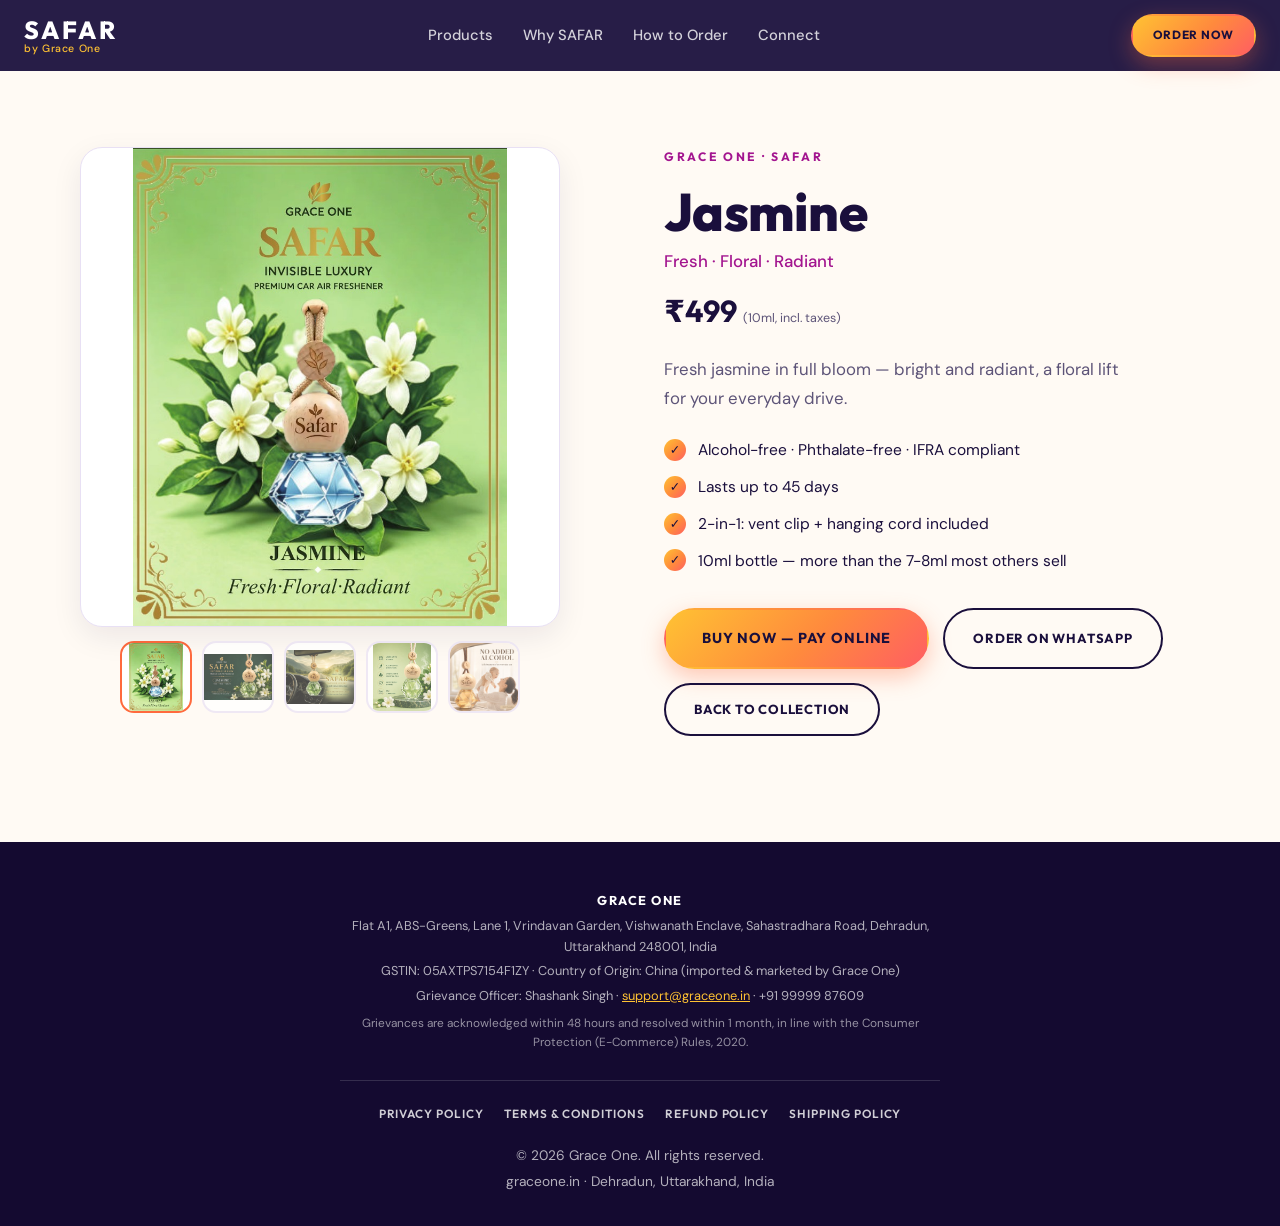
==== commit 87c6690d: "Show the round cap across the scent galleries; drop pictures that can't be converted The round engra" ====
--- a/jasmine.html
+++ b/jasmine.html
@@ -49,7 +49,6 @@
                   </div>
                   <div class="gallery-thumbs">
                     <img class="gallery-thumb active" src="assets/product-jasmine.jpg" data-full="assets/product-jasmine.jpg" alt="Jasmine packaging" />
-                    <img class="gallery-thumb" src="assets/product-jasmine-green-closeup.jpg" data-full="assets/product-jasmine-green-closeup.jpg" alt="Jasmine bottle with jasmine flowers" />
                     <img class="gallery-thumb" src="assets/product-jasmine-green-hero.jpg" data-full="assets/product-jasmine-green-hero.jpg" alt="Jasmine bottle with jasmine bush" />
                     <img class="gallery-thumb" src="assets/product-jasmine-green-sunset.jpg" data-full="assets/product-jasmine-green-sunset.jpg" alt="Jasmine in the car at sunset" />
                     <img class="gallery-thumb" src="assets/product-jasmine-green-features.jpg" data-full="assets/product-jasmine-green-features.jpg" alt="SAFAR Jasmine features: lasts up to 45 days, alcohol-free, IFRA compliant" />
